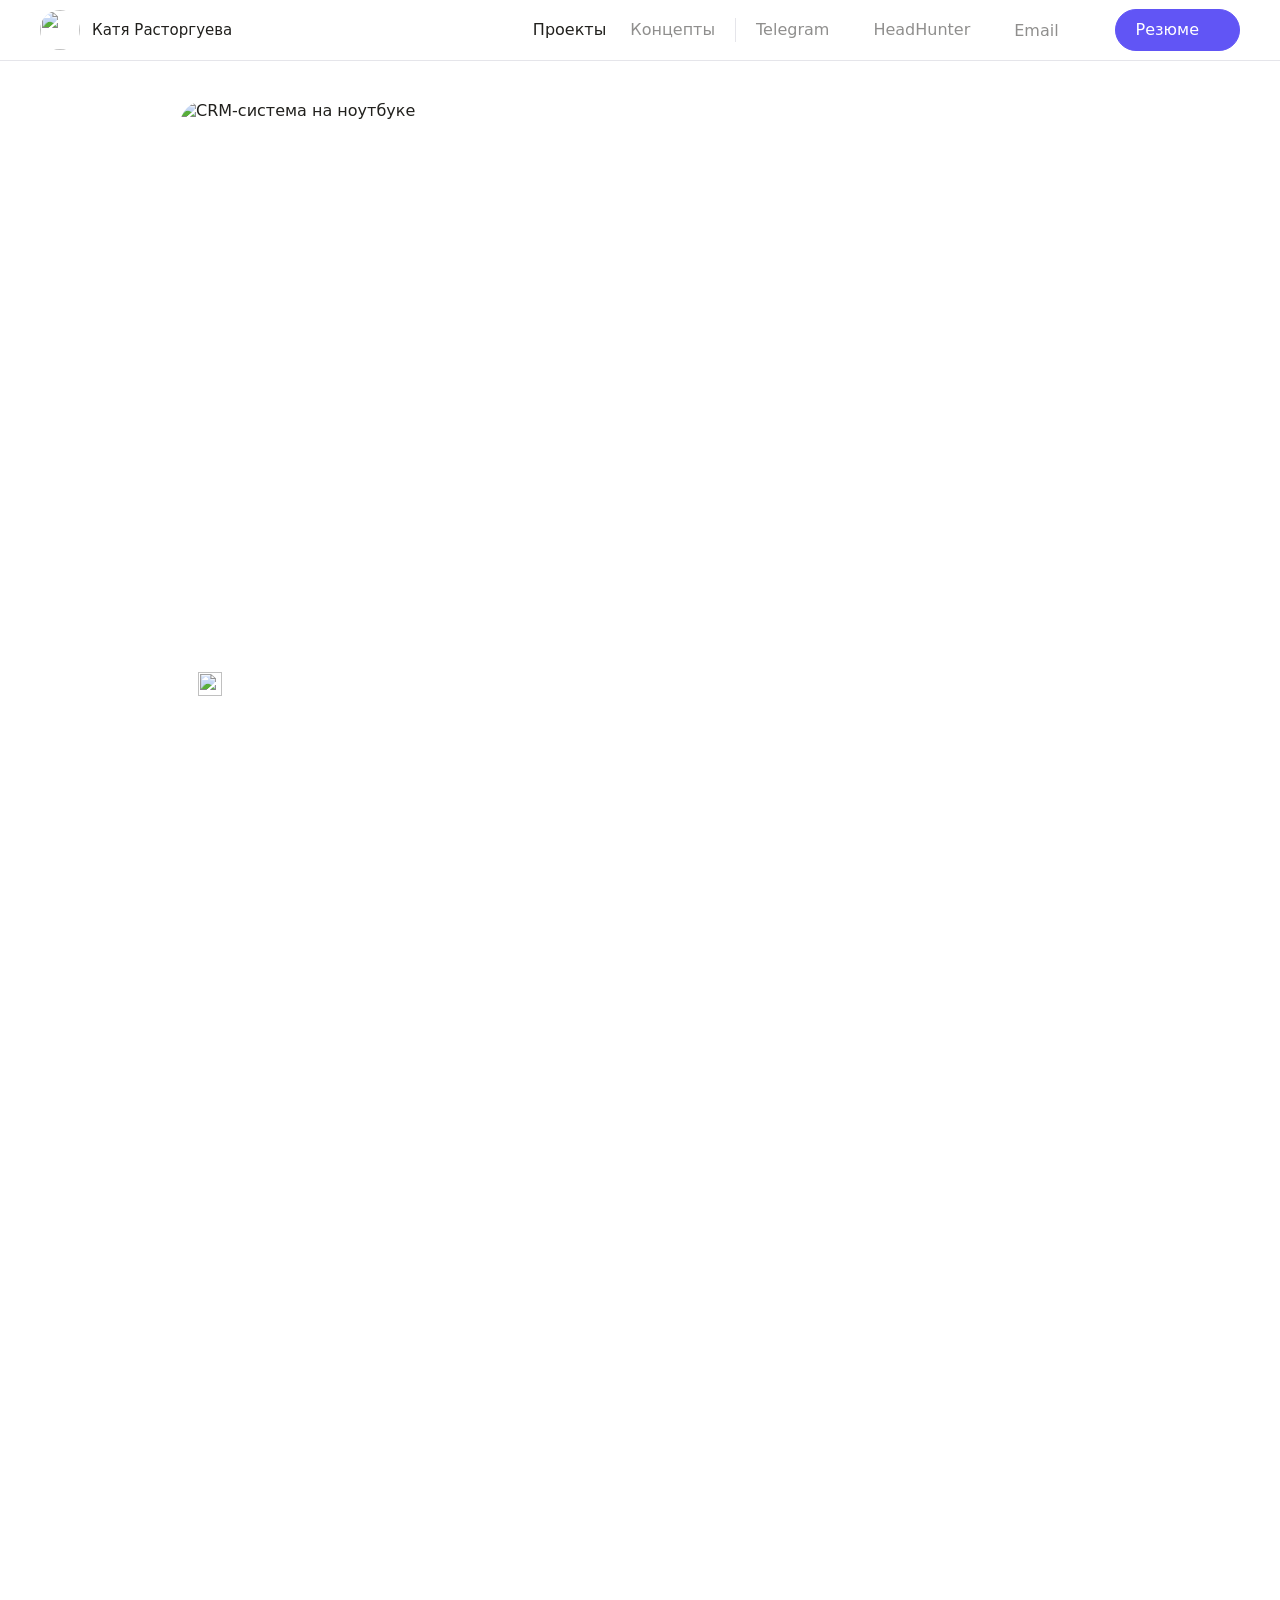
==== case-iasmos.html @ 91e5ba6e "Правки 10.11_2" ====
<!DOCTYPE html>
<html lang="ru">
<head>
  <meta charset="UTF-8">
  <meta name="viewport" content="width=device-width, initial-scale=1">
  <title>CRM для парфюмерной компании · Катя Расторгуева</title>
  <meta name="description" content="Кейс: интерфейс CRM-системы для менеджеров французской парфюмерной компании.">
  <link rel="icon" href="assets/favicon/favicon.svg" type="image/svg+xml">
  <link rel="icon" href="assets/favicon/favicon-32.png" type="image/png" sizes="32x32">
  <link rel="apple-touch-icon" href="assets/favicon/apple-touch-icon.png">
  <link rel="preconnect" href="https://fonts.googleapis.com">
  <link rel="preconnect" href="https://fonts.gstatic.com" crossorigin>
  <link href="https://fonts.googleapis.com/css2?family=Inter:wght@400;500;600&family=Manrope:wght@500&display=swap" rel="stylesheet">
  <link rel="stylesheet" href="styles.css">
</head>
<body class="page-case">
  <header class="header">
    <div class="container header__inner">
      <a class="profile" href="#top">
        <img class="profile__avatar" src="assets/img/avatar.png" width="40" height="40" alt="">
        <span class="profile__name">Катя Расторгуева</span>
      </a>

      <div class="header__actions">
        <nav class="menu" id="site-menu" aria-label="Основное меню">
          <a class="menu__link is-active" href="#projects" data-section="projects">Проекты</a>
          <a class="menu__link" href="#concepts" data-section="concepts">Концепты</a>
          <img class="menu__divider" src="assets/icons/divider.svg" width="28" height="1" alt="">
          <a class="menu__link menu__link--ext" href="https://t.me/r_ekaterina2415" target="_blank" rel="noopener">
            Telegram <img src="assets/icons/arrow-up-right.svg" width="16" height="16" alt="">
          </a>
          <a class="menu__link menu__link--ext" href="https://tomsk.hh.ru/resume/f0d37228ff0dd548300039ed1f62696d5a6b4d?hhtmFrom=profile" target="_blank" rel="noopener">
            HeadHunter <img src="assets/icons/arrow-up-right.svg" width="16" height="16" alt="">
          </a>
          <button class="menu__link menu__link--ext" type="button" data-copy-email="r.ekaterina2415@gmail.com" aria-label="Скопировать email">
            Email <img src="assets/icons/mail.svg" width="16" height="16" alt="">
          </button>
        </nav>

        <a class="button" href="assets/rastorgueva-ekaterina-cv.pdf" target="_blank" rel="noopener">
          Резюме <img class="button__icon" src="assets/icons/arrow-white.svg" width="16" height="16" alt="">
        </a>

        <button class="burger" type="button" aria-label="Открыть меню" aria-expanded="false" aria-controls="site-menu">
          <span class="burger__line"></span>
          <span class="burger__line"></span>
        </button>
      </div>
    </div>
  </header>

  <main class="container case-page">
    <div class="case-hero">
      <img class="case-hero__bg" src="assets/case-4/hero-bg.png" alt="" style="object-position: center">
      <div class="case-hero__mockup" style="--hero-w: 132.97%; --hero-h: 100.76%; --hero-l: -16.49%; --hero-t: -0.76%">
        <img src="assets/img/card-4-mockup.webp" alt="CRM-система на ноутбуке">
      </div>
      <a class="case-hero__back" href="index.html#projects" aria-label="Назад к проектам">
        <img src="assets/icons/arrow-left.svg" width="24" height="24" alt="">
        <img class="case-hero__corner case-hero__corner--top" src="assets/icons/corner.svg" width="12" height="12" alt="">
        <img class="case-hero__corner case-hero__corner--right" src="assets/icons/corner.svg" width="12" height="12" alt="">
      </a>
    </div>

    <section class="case-row case-row--intro">
      <div class="case-row__aside reveal">
        <h1 class="case-intro__title case-intro__title--long">Парфюмерная компания</h1>
        <p class="case-intro__meta">UX/UI, Adaptive web, B2C, B2B, E-commerce, 2026</p>
      </div>
      <div class="case-row__body reveal" style="--delay: 120ms">
        <h3>Контекст</h3>
        <div class="case-text">
          <p>Французская парфюмерная компания, работающая с клиентами и партнёрами по всему миру.</p>
          <p>Компании требовалась собственная CRM-система, которая упростила бы менеджерам работу с клиентами и собрала все процессы в одном интерфейсе.</p>
        </div>
        <h3>Цель</h3>
        <div class="case-text">
          <p>Спроектировать с нуля интерфейс веб-приложения из 20+ экранов для управления работой менеджеров с клиентами, выстроить сценарии для каждой роли пользователей (клиент, менеджер, администратор) и подготовить макеты к передаче в разработку.</p>
        </div>
      </div>
    </section>

    <section class="case-row">
      <div class="case-row__aside reveal">
        <h2 class="case-row__title">CRM</h2>
      </div>
      <div class="case-row__body reveal" style="--delay: 120ms">
        <h3>Процесс</h3>
        <div class="case-text">
          <p>Работа над проектом началась с брифинга, на котором уточнила задачи и требования заказчика. На этой основе определила ключевые сценарии для каждой роли и собрала вайрфреймы всех экранов, чтобы согласовать структуру и логику приложения. Затем разработала дизайн-концепцию и проверила её на нескольких ключевых экранах. Собрала библиотеку компонентов для таблиц, форм и статусов. После утверждения концепции спроектировала остальные экраны в едином стиле и по итогам финального согласования передала макеты в разработку.</p>
        </div>
        <h3>Результат</h3>
        <div class="case-text">
          <p>Проект сдан в согласованные сроки и передан в разработку. Все 20+ экранов выполнены в единой дизайн-концепции и охватывают сценарии работы клиента, менеджера и администратора.</p>
        </div>
      </div>
    </section>

    <div class="case-gallery case-gallery--last">
      <button class="case-shot case-shot--wide reveal" type="button" data-lightbox data-caption="Доска проектов" style="--ratio: 1200 / 566">
        <img src="assets/case-4/crm-1.webp" width="1200" height="566" alt="" loading="lazy">
      </button>
      <button class="case-shot case-shot--wide reveal" type="button" data-lightbox data-caption="Карточка проекта. Сбор документов" style="--ratio: 1200 / 566">
        <img src="assets/case-4/crm-2.webp" width="1200" height="566" alt="" loading="lazy">
      </button>
      <button class="case-shot case-shot--wide reveal" type="button" data-lightbox data-caption="Карточка проекта. Интерфейс клиента" style="--ratio: 1200 / 566">
        <img src="assets/case-4/crm-3.webp" width="1200" height="566" alt="" loading="lazy">
      </button>
    </div>

  </main>

  <footer class="footer container">
    <p class="footer__title reveal">Открыта к сотрудничеству!</p>
    <div class="footer__signature reveal">
      <img src="assets/icons/signature.svg" width="271" height="52" alt="Для связи со мной">
      <img class="footer__arrow" src="assets/icons/signature-arrow.svg" width="16" height="51" alt="">
    </div>
    <nav class="footer__menu reveal" aria-label="Контакты">
      <a class="menu__link" href="https://t.me/r_ekaterina2415" target="_blank" rel="noopener">Telegram</a>
      <a class="menu__link" href="https://tomsk.hh.ru/resume/f0d37228ff0dd548300039ed1f62696d5a6b4d?hhtmFrom=profile" target="_blank" rel="noopener">HeadHunter</a>
      <button class="menu__link" type="button" data-copy-email="r.ekaterina2415@gmail.com" aria-label="Скопировать email">Email <img src="assets/icons/mail.svg" width="16" height="16" alt=""></button>
    </nav>
  </footer>

  <dialog class="lightbox" aria-label="Просмотр изображения">
    <button class="lightbox__close" type="button" aria-label="Закрыть">
      <svg width="20" height="20" viewBox="0 0 20 20" fill="none" aria-hidden="true">
        <path d="M4 4l12 12M16 4L4 16" stroke="currentColor" stroke-width="1.8" stroke-linecap="round"/>
      </svg>
    </button>
    <img class="lightbox__image" src="" alt="">
    <p class="lightbox__caption"></p>
  </dialog>

  <div class="toast" role="status" aria-live="polite">
    <svg class="toast__icon" width="20" height="20" viewBox="0 0 20 20" fill="none" aria-hidden="true">
      <circle cx="10" cy="10" r="9" fill="#07BEB8"/>
      <path d="M6 10.2l2.6 2.6L14 7.4" stroke="#fff" stroke-width="1.8" stroke-linecap="round" stroke-linejoin="round"/>
    </svg>
    <span class="toast__text">Email скопирован</span>
    <button class="toast__close" type="button" aria-label="Закрыть уведомление">
      <svg width="16" height="16" viewBox="0 0 20 20" fill="none" aria-hidden="true">
        <path d="M5 5l10 10M15 5L5 15" stroke="currentColor" stroke-width="1.8" stroke-linecap="round"/>
      </svg>
    </button>
  </div>

  <script src="script.js"></script>
</body>
</html>
---- styles.css ----
/* ---------- Tokens (from Figma variables) ---------- */
:root {
  --black: #191919;
  --gray-2: #e4eaf0;
  --gray-3: #74798f;
  --gray-10: #313546;
  --gray-101: #adb5bd;
  --white: #ffffff;
  --link: #1e88e5;
  --accent: #07beb8;
  --bg: #f7f9fb;

  --font-display: "Manrope", system-ui, sans-serif;
  --font-body: "Roboto", system-ui, sans-serif;

  --container: 1600px;
  --gutter: 40px;
  --ease-out: cubic-bezier(0.22, 1, 0.36, 1);
}

/* ---------- Base ---------- */
*,
*::before,
*::after { box-sizing: border-box; }

html { scroll-behavior: smooth; scroll-padding-top: 96px; }

body {
  margin: 0;
  background: var(--bg);
  color: var(--black);
  font-family: var(--font-body);
  -webkit-font-smoothing: antialiased;
  overflow-x: hidden;
}
body.page-case {
  background: var(--white);
}
body.page-case {
  --black: #21201d;
  --bg: var(--white);
  --blue: #0088ff;
  --indigo: #6155f5;
  --gray: #8e8e93;
  --gray-light: #aeaeb2;
  --gray-5: #e5e5ea;
}

img { display: block; max-width: 100%; }
a { color: inherit; text-decoration: none; }
h1, h2, p, ul, figure { margin: 0; }
ul { padding: 0; list-style: none; }

.container {
  width: 100%;
  max-width: calc(var(--container) + var(--gutter) * 2);
  margin-inline: auto;
  padding-inline: var(--gutter);
}

/* ---------- Header ---------- */
.header {
  position: sticky;
  top: 0;
  z-index: 10;
  background: rgba(247, 249, 251, 0.35);
  backdrop-filter: blur(12px);
  -webkit-backdrop-filter: blur(12px);
  transition: background-color 0.3s ease;
  animation: fade-in 0.8s ease both;
}
.header.is-scrolled {
  background: rgba(247, 249, 251, 0.75);
}

.header__inner {
  position: relative;
  display: flex;
  align-items: center;
  justify-content: space-between;
  padding-block: 16px;
}

.profile {
  display: flex;
  align-items: center;
  gap: 12px;
}
.profile__avatar {
  width: 40px;
  height: 40px;
  border-radius: 50%;
}
.profile__name {
  font-weight: 500;
  font-size: 15px;
  line-height: 20px;
  white-space: nowrap;
}

.header__actions {
  display: flex;
  align-items: center;
  gap: 10px;
}

.menu {
  position: relative;
  display: flex;
  align-items: center;
  height: 50px;
  padding: 0 10px 0 16px;
  background: rgba(255, 255, 255, 0.9);
  border: 1px solid var(--gray-2);
  border-radius: 25px;
}

.menu__link {
  position: relative;
  display: flex;
  align-items: center;
  gap: 4px;
  height: 50px;
  padding-inline: 12px;
  font-size: 16px;
  line-height: 20px;
  white-space: nowrap;
  opacity: 0.5;
  transition: opacity 0.25s ease;
}
button.menu__link {
  border: 0;
  background: none;
  font: inherit;
  color: inherit;
  cursor: pointer;
}

.menu__link:hover,
.menu__link:focus-visible,
.menu__link.is-active { opacity: 1; }


.menu__divider {
  width: 1px;
  height: 28px;
  object-fit: fill;
  background: var(--gray-2);
  margin-inline: 4px;
}

.button {
  display: inline-flex;
  align-items: center;
  justify-content: center;
  gap: 6px;
  padding: 14px 28px 14px 32px;
  border: 1px solid var(--black);
  border-radius: 25px;
  background: var(--black);
  color: var(--white);
  font-weight: 500;
  font-size: 16px;
  line-height: 20px;
  white-space: nowrap;
  transition: opacity 0.2s ease;
}
.button:hover { opacity: 0.8; }

/* ---------- Home page (new design) ---------- */
.page-home {
  --black: #21201d;
  --bg: var(--white);
  --blue: #0088ff;
  --indigo: #6155f5;
  --gray: #8e8e93;
  --gray-light: #aeaeb2;
  --gray-5: #e5e5ea;
}

/* Header: plain links on white, indigo résumé button */
.page-home .header,
.page-case .header {
  background: rgba(255, 255, 255, 0.85);
  border-bottom: 1px solid var(--gray-5);
}
.page-home .header.is-scrolled,
.page-case .header.is-scrolled { background: rgba(255, 255, 255, 0.92); }
.page-home .header__inner,
.page-case .header__inner { height: 60px; padding-block: 0; }
.page-home .header__actions,
.page-case .header__actions { gap: 24px; }
.page-home .button,
.page-case .button {
  gap: 8px;
  padding: 10px 16px 10px 20px;
  border-color: var(--indigo);
  background: var(--indigo);
}

@media (min-width: 1101px) {
  .page-home .menu,
  .page-case .menu {
    height: 40px;
    padding: 0;
    background: none;
    border: 0;
  }
  .page-home .menu__link,
  .page-case .menu__link { height: 40px; }
  .page-home .menu__divider,
  .page-case .menu__divider {
    height: 24px;
    margin-inline: 8px;
    background: var(--gray-5);
  }
}

/* ---------- Hello ---------- */
.hello {
  display: flex;
  flex-direction: column;
  align-items: center;
  gap: 24px;
  padding: 80px 0 120px;
  text-align: center;
}
.hello__greeting {
  font-size: 18px;
  line-height: 24px;
  color: var(--gray-light);
  animation: fade-in 0.8s ease both;
}
.hello__title {
  font-family: var(--font-display);
  font-weight: 500;
  font-size: 40px;
  line-height: 56px;
}
.hello__accent { color: var(--blue); }
.hello__text {
  font-size: 20px;
  line-height: 32px;
  color: var(--gray);
}
.hello__text b { font-weight: 400; color: var(--gray); }

/* Line-by-line fade in */
.line { display: block; }
.line__inner {
  display: inline-block;
  animation: fade-in 1s ease both;
}
.line:nth-child(1) .line__inner { animation-delay: 0.15s; }
.line:nth-child(2) .line__inner { animation-delay: 0.3s; }

/* ---------- Sections ---------- */
.section {
  display: flex;
  flex-direction: column;
  gap: 24px;
  width: 100%;
  max-width: 1000px;
  margin-inline: auto;
  padding-bottom: 80px;
}
/* The project grid is wider than the other sections, up to 1900px */
.page-home main.container { --container: 1900px; }
.page-home .header .container { --container: 1900px; }
.page-case .header .container { --container: 1900px; }
#projects { max-width: 1900px; padding-bottom: 120px; }
#concepts { max-width: 1900px; }
.section__title {
  font-family: var(--font-display);
  font-weight: 500;
  font-size: 26px;
  line-height: 32px;
  letter-spacing: -0.32px;
}

/* ---------- Scroll reveal ---------- */
.reveal {
  opacity: 0;
  transition: opacity 0.9s ease var(--delay, 0ms);
}
.reveal.is-visible { opacity: 1; }

/* ---------- Project cases ---------- */
.projects {
  display: grid;
  grid-template-columns: repeat(2, minmax(0, 1fr));
  gap: 80px 32px;
}

.case {
  display: flex;
  flex-direction: column;
  gap: 20px;
  min-width: 0;
}

.case__image {
  position: relative;
  container-type: size;
  overflow: hidden;
  aspect-ratio: 3 / 2;
  border-radius: 20px;
  background: var(--case-bg, var(--gray-2));
  isolation: isolate;
}

/* White veil over the cover on hover; the mockup sits above it */
.case__image::after {
  content: "";
  position: absolute;
  inset: 0;
  z-index: -1;
  background: var(--white);
  opacity: 0;
  transition: opacity 0.4s ease;
  pointer-events: none;
}
.case:hover .case__image::after { opacity: 0.3; }

/* Ready-made cover: background and mockup in one image */
.case__cover {
  position: absolute;
  inset: 0;
  width: 100%;
  height: 100%;
  object-fit: cover;
  transition: transform 0.7s var(--ease-out);
}
.case__image:has(.case__cover)::after { display: none; }

/* The 700×520 box the mockup crops were measured in, centered at the bottom:
   as wide as the cover, but never taller than 80% of it */
.case__mockup {
  position: absolute;
  inset-inline: 0;
  bottom: 0;
  margin-inline: auto;
  width: min(100cqw, 80cqh * 700 / 520);
  aspect-ratio: 700 / 520;
  transform-origin: bottom center;
  transition: transform 0.7s var(--ease-out);
}
.case__mockup img {
  position: absolute;
  width: var(--mock-w);
  height: var(--mock-h);
  left: var(--mock-l);
  top: var(--mock-t);
  max-width: none;
  opacity: 0;
  transition: opacity 0.9s ease 0.15s;
}
.case.is-visible .case__mockup img { opacity: 1; }

.case__info {
  display: flex;
  flex-direction: column;
  gap: 8px;
}

/* Pills: the first tag (the domain) is highlighted */
.case__tags {
  display: flex;
  flex-wrap: wrap;
  gap: 4px;
  font-weight: 500;
  font-size: 13px;
  line-height: 16px;
  letter-spacing: 0.04em;
  text-transform: uppercase;
}
.case__tags span {
  padding: 4px 8px;
  border-radius: 6px;
  background: #eef1f5;
  color: #8e8e93;
}

.case__title {
  margin: 0;
  font-family: var(--font-display);
  font-weight: 500;
  font-size: 24px;
  line-height: 40px;
  letter-spacing: -0.16px;
  color: var(--black);
  transition: color 0.3s ease;
}

.case__text {
  margin-top: 2px;
  font-size: 16px;
  line-height: 22px;
  color: var(--gray-3);
}

a.case { cursor: pointer; }
a.case:hover .case__mockup { transform: translateY(-6px) scale(1.01); }
a.case:hover .case__cover { transform: scale(1.015); }
.case:focus-visible { outline: 2px solid var(--accent); outline-offset: 6px; border-radius: 24px; }

/* ---------- Concepts ---------- */
.concepts__track {
  display: flex;
  gap: 16px;
  margin-inline: calc(50% - 50vw);
  padding-inline: calc(50vw - 50%);
  scroll-padding-inline: max(var(--gutter), (100vw - 2000px) / 2);
  padding-block: 24px;
  margin-block: -24px;
  overflow-x: auto;
  scroll-snap-type: x mandatory;
  overscroll-behavior-x: contain;
  scrollbar-width: none;
}
.concepts__track::-webkit-scrollbar { display: none; }

.concept {
  position: relative;
  flex: 0 0 calc((100% - 32px) / 3);
  scroll-snap-align: start;
}

.concept__image {
  display: block;
  width: 100%;
  aspect-ratio: 1;
  padding: 0;
  border: 0;
  overflow: hidden;
  border-radius: 24px;
  background: var(--gray-2);
  cursor: zoom-in;
  transition: transform 0.5s var(--ease-out);
}
.concept:hover .concept__image { transform: scale(1.02); }
.concept__image:focus-visible { outline: 2px solid var(--accent); outline-offset: -2px; }
.concept__image img {
  width: 100%;
  height: 100%;
  object-fit: cover;
}

@media (max-width: 960px) {
  .concept { flex-basis: calc((100% - 16px) / 2); }
}

/* ---------- Case page ---------- */
.case-page {
  padding: 40px var(--gutter) 140px;
  max-width: 1000px;
  margin-inline: auto;
}

/* Hero */
.case-hero {
  position: relative;
  aspect-ratio: 1500 / 1000;
  border-radius: 24px;
  overflow: hidden;
}
.case-hero__cover {
  display: block;
  width: 100%;
  height: 100%;
  object-fit: cover;
}

/* Back button sits in a notch cut out of the hero's bottom-left corner */
.case-hero__back {
  position: absolute;
  left: 0;
  bottom: 0;
  display: grid;
  place-items: center;
  width: 60px;
  height: 60px;
  border-top-right-radius: 24px;
  background: var(--bg);
}
.case-hero__back > img:first-child { transition: transform 0.3s var(--ease-out); }
.case-hero__back:hover > img:first-child { transform: translateX(-4px); }
.case-hero__back:focus-visible { outline: 2px solid var(--accent); outline-offset: -4px; }
.case-hero__corner { position: absolute; }
.case-hero__corner--top { left: 0; bottom: 100%; }
.case-hero__corner--right { left: 100%; bottom: 0; }

/* Two-column text rows: 400px aside + content */
.case-row {
  display: flex;
  gap: 40px;
  align-items: flex-start;
  padding-bottom: 80px;
}
.case-row--intro { padding: 80px 0 120px; }

.case-row__aside {
  display: flex;
  flex-direction: column;
  gap: 24px;
  flex: 0 0 400px;
}
.case-row__body {
  display: flex;
  flex-direction: column;
  gap: 24px;
  flex: 1;
  min-width: 0;
}

.case-intro__title {
  font-family: var(--font-display);
  font-weight: 500;
  font-size: 42px;
  line-height: 42px;
}
.case-intro__title--long { line-height: 50px; }
.case-intro__link {
  align-self: flex-start;
  font-size: 18px;
  line-height: 32px;
  color: var(--link);
  text-decoration: underline;
  text-underline-position: from-font;
  transition: opacity 0.2s ease;
}
.case-intro__link:hover { opacity: 0.6; }
.case-intro__meta {
  font-size: 18px;
  line-height: 32px;
  color: var(--gray-3);
}

.case-row__title {
  font-family: var(--font-display);
  font-weight: 500;
  font-size: 28px;
  line-height: 36px;
}

.case-row__body h3 {
  margin: 0;
  font-weight: 500;
  font-size: 20px;
  line-height: 32px;
}

.case-text {
  display: flex;
  flex-direction: column;
  gap: 10px;
  font-size: 18px;
  line-height: 30px;
}
.case-text ul {
  padding-left: 27px;
  list-style: disc;
}

/* Screenshots */
.case-gallery {
  display: flex;
  flex-direction: column;
  gap: 20px;
  padding-bottom: 100px;
}
.case-gallery--last { padding-bottom: 0; }
.case-gallery__pair {
  display: grid;
  grid-template-columns: repeat(2, 1fr);
  gap: 20px;
}

.case-shot {
  display: block;
  width: 100%;
  aspect-ratio: var(--ratio, 1 / 1);
  padding: 0;
  border: 0;
  overflow: hidden;
  border-radius: 20px;
  background: var(--gray-2);
  cursor: zoom-in;
}
.case-shot--wide { border-radius: 24px; }
.case-shot img {
  width: 100%;
  height: 100%;
  object-fit: cover;
  transition: transform 0.8s var(--ease-out);
}
.case-shot:hover img { transform: scale(1.02); }
.case-shot:focus-visible { outline: 2px solid var(--accent); outline-offset: 4px; }

/* ---------- Lightbox ---------- */
.lightbox {
  width: 100vw;
  height: 100vh;
  max-width: none;
  max-height: none;
  margin: 0;
  padding: 72px 24px 40px;
  border: 0;
  background: transparent;
  display: flex;
  flex-direction: column;
  align-items: center;
  justify-content: center;
  gap: 16px;
  opacity: 0;
  transition: opacity 0.3s ease;
}
.lightbox:not([open]) { display: none; }
.lightbox.is-open { opacity: 1; }
.lightbox::backdrop { background: rgba(15, 17, 22, 0.85); }

.lightbox__image {
  max-width: min(1400px, 100%);
  max-height: calc(100% - 40px);
  object-fit: contain;
  border-radius: 16px;
  transform: scale(0.94);
  transition: transform 0.4s var(--ease-out);
}
.lightbox.is-open .lightbox__image { transform: none; }

.lightbox__caption:empty { display: none; }
.lightbox__caption {
  font-size: 16px;
  line-height: 24px;
  color: rgba(255, 255, 255, 0.7);
  text-align: center;
}

.lightbox__close {
  position: absolute;
  top: 20px;
  right: 20px;
  display: grid;
  place-items: center;
  width: 44px;
  height: 44px;
  border: 0;
  border-radius: 50%;
  background: rgba(255, 255, 255, 0.12);
  color: var(--white);
  cursor: pointer;
  transition: background-color 0.2s ease, transform 0.3s var(--ease-out);
}
.lightbox__close:hover { background: rgba(255, 255, 255, 0.24); transform: rotate(90deg); }
.lightbox__close:focus-visible { outline: 2px solid var(--white); outline-offset: 2px; }

/* ---------- Toast ---------- */
.toast {
  position: fixed;
  left: 50%;
  bottom: 32px;
  z-index: 20;
  display: flex;
  align-items: center;
  gap: 10px;
  padding: 10px 10px 10px 20px;
  border-radius: 28px;
  background: rgba(25, 25, 25, 0.8);
  backdrop-filter: blur(12px);
  -webkit-backdrop-filter: blur(12px);
  color: var(--white);
  font-size: 16px;
  line-height: 20px;
  white-space: nowrap;
  box-shadow: 0 12px 32px -12px rgba(25, 25, 25, 0.5);
  opacity: 0;
  visibility: hidden;
  transform: translate(-50%, 24px);
  transition: opacity 0.3s ease, transform 0.4s var(--ease-out), visibility 0s linear 0.4s;
}
.toast.is-visible {
  opacity: 1;
  visibility: visible;
  transform: translate(-50%, 0);
  transition: opacity 0.3s ease, transform 0.4s var(--ease-out), visibility 0s;
}
.toast__close {
  display: grid;
  place-items: center;
  width: 28px;
  height: 28px;
  margin-left: 6px;
  padding: 0;
  border: 0;
  border-radius: 50%;
  background: rgba(255, 255, 255, 0.12);
  color: var(--white);
  cursor: pointer;
  transition: background-color 0.2s ease;
}
.toast__close:hover { background: rgba(255, 255, 255, 0.24); }
.toast__close:focus-visible { outline: 2px solid var(--white); outline-offset: 2px; }

/* ---------- Footer ---------- */
.footer {
  display: flex;
  flex-direction: column;
  align-items: center;
  gap: 48px;
  padding-bottom: 100px;
}

.footer__title {
  font-family: var(--font-display);
  font-weight: 500;
  font-size: 50px;
  line-height: 62px;
  text-align: center;
}

.footer__signature {
  position: relative;
  width: 271px;
  height: 52px;
}
.footer__signature > img:first-child {
  width: 271px;
  height: 52px;
  clip-path: inset(0 100% 0 0);
  transition: clip-path 1.6s cubic-bezier(0.65, 0, 0.35, 1) 0.3s;
}
.footer__signature.is-visible > img:first-child { clip-path: inset(0 0 0 0); }

.footer__arrow {
  position: absolute;
  left: 287px;
  top: 30px;
  width: 15.8px;
  height: 51.1px;
  opacity: 0;
  transition: opacity 0.4s ease 1.7s;
}
.footer__signature.is-visible .footer__arrow {
  opacity: 1;
  animation: bob 1.8s ease-in-out 2.1s infinite;
}

@keyframes bob {
  0%, 100% { transform: translateY(0); }
  50%      { transform: translateY(5px); }
}

.footer__menu {
  display: flex;
  align-items: center;
}
.footer__menu .menu__link {
  padding-inline: 20px;
  font-size: 18px;
  line-height: 17px;
}

/* Home footer: contact card as wide as the project grid */
.page-home .footer,
.page-case .footer {
  --container: 1900px;
  display: block;
  padding-bottom: 40px;
}

.contact {
  display: flex;
  align-items: flex-start;
  gap: 80px;
  padding: 80px;
  border-radius: 32px;
  background: #F2F4F8;
}
.contact__intro,
.contact__list { flex: 1 1 0; min-width: 0; }

.contact__intro {
  display: flex;
  flex-direction: column;
  align-items: flex-start;
  gap: 40px;
}
.contact__title {
  margin: 0;
  font-family: var(--font-display);
  font-weight: 500;
  font-size: 44px;
  line-height: 56px;
  letter-spacing: -0.4px;
  color: var(--black);
}
.contact__title span { display: block; color: var(--gray); }

.contact__list {
  margin: 0;
  padding: 0;
  list-style: none;
}
.contact__list li { padding-block: 10px; border-bottom: 1px solid #c7c7cc; }
.contact__list li:last-child { border-bottom: 0; }
.contact__link {
  display: flex;
  align-items: center;
  justify-content: space-between;
  width: 100%;
  height: 40px;
  padding: 0 16px;
  border: 0;
  background: none;
  font: inherit;
  font-size: 18px;
  line-height: 20px;
  color: var(--black);
  cursor: pointer;
  opacity: 0.5;
  transition: opacity 0.2s ease;
}
.contact__link:hover { opacity: 1; }
.contact__link:focus-visible { opacity: 1; outline: 2px solid var(--accent); outline-offset: 2px; }

@media (max-width: 960px) {
  .contact { flex-direction: column; gap: 40px; padding: 48px; }
  .contact__intro, .contact__list { flex: none; width: 100%; }
}

@media (max-width: 720px) {
  .page-home .footer,
  .page-case .footer { padding-bottom: 16px; }
  .contact { gap: 32px; padding: 32px 20px 20px; border-radius: 24px; }
  .contact__intro { gap: 24px; }
  .contact__title { font-size: 30px; line-height: 40px; }
  .contact__link { padding-inline: 8px; font-size: 17px; }
}

/* ---------- Responsive ---------- */
/* ---------- Burger menu ---------- */
.burger { display: none; }

@media (max-width: 1100px) {
  .burger {
    position: relative;
    display: block;
    flex: none;
    width: 50px;
    height: 50px;
    padding: 0;
    border: 1px solid var(--gray-2);
    border-radius: 50%;
    background: rgba(255, 255, 255, 0.9);
    cursor: pointer;
    transition: border-color 0.2s ease;
  }
  .burger:hover { border-color: var(--gray-101); }
  .burger:focus-visible { outline: 2px solid var(--accent); outline-offset: 2px; }

  .burger__line {
    position: absolute;
    left: 15px;
    width: 18px;
    height: 1.6px;
    border-radius: 1px;
    background: var(--black);
    transition: transform 0.35s var(--ease-out);
  }
  .burger__line:nth-child(1) { top: 20px; }
  .burger__line:nth-child(2) { top: 27px; }
  .burger[aria-expanded="true"] .burger__line:nth-child(1) { transform: translateY(3.5px) rotate(45deg); }
  .burger[aria-expanded="true"] .burger__line:nth-child(2) { transform: translateY(-3.5px) rotate(-45deg); }

  /* The desktop menu turns into a dropdown panel under the header */
  .menu {
    position: absolute;
    top: calc(100% - 6px);
    right: var(--gutter);
    flex-direction: column;
    align-items: stretch;
    width: 300px;
    height: auto;
    padding: 8px;
    border-radius: 20px;
    background: var(--white);
    box-shadow: 0 20px 40px -16px rgba(25, 25, 25, 0.18);
    opacity: 0;
    visibility: hidden;
    transform: translateY(-8px) scale(0.98);
    transform-origin: top right;
    transition: opacity 0.25s ease, transform 0.35s var(--ease-out), visibility 0s linear 0.35s;
  }
  .menu.is-open {
    opacity: 1;
    visibility: visible;
    transform: none;
    transition: opacity 0.25s ease, transform 0.35s var(--ease-out), visibility 0s;
  }

  .menu__link {
    justify-content: space-between;
    width: 100%;
    height: 48px;
    padding-inline: 12px;
    border-radius: 12px;
    font-size: 17px;
  }

  .menu__divider {
    width: auto;
    height: 1px;
    margin: 6px 12px;
  }
}

@media (max-width: 960px) {
  .case-row { flex-direction: column; gap: 24px; }
  .case-row__aside { flex: none; width: 100%; }
  .case-row--intro { padding: 56px 0 80px; }
}

@media (max-width: 720px) {
  .case-page { padding-top: 16px; padding-bottom: 80px; }
  .case-hero__back { width: 48px; height: 48px; border-top-right-radius: 18px; }
  .case-hero__corner { width: 10px; height: 10px; }
  .case-row { padding-bottom: 56px; }
  .case-row--intro { padding: 40px 0 64px; }
  .case-row__aside { gap: 12px; }
  .case-row__body { gap: 16px; }
  .case-intro__title { font-size: 34px; line-height: 38px; }
  .case-intro__title--long { line-height: 42px; }
  .case-row__title { font-size: 24px; line-height: 32px; }
  .case-row__body h3 { font-size: 18px; line-height: 28px; }
  .case-text { font-size: 16px; line-height: 26px; }
  .case-gallery { gap: 12px; padding-bottom: 64px; }
  .case-gallery__pair { grid-template-columns: 1fr; gap: 12px; }
  .case-shot, .case-shot--wide { border-radius: 16px; }

  :root { --gutter: 16px; }
  .header__inner { gap: 12px; }
  .menu { width: calc(100% - var(--gutter) * 2); }
  .button { padding: 12px 20px 12px 24px; }

  .page-home .header__inner,
  .page-case .header__inner { height: 56px; }
  .hello { gap: 16px; padding: 40px 0 64px; }
  .hello__greeting { font-size: 17px; line-height: 26px; }
  .hello__title { font-size: 30px; line-height: 40px; }
  .line, .line__inner { display: inline; }
  .hello__text { font-size: 17px; line-height: 27px; }

  .section, #projects { gap: 20px; padding-bottom: 72px; }
  .section__title { font-size: 24px; line-height: 30px; }

  .projects { grid-template-columns: minmax(0, 1fr); gap: 40px; }
  .case__image { border-radius: 16px; }
  .case__title { font-size: 20px; line-height: 28px; }
  a.case:hover .case__mockup { transform: translateY(-6px); }

  .concepts__track { gap: 16px; }
  .concept { flex-basis: 82%; }
  .concept__image { border-radius: 16px; }

  .footer { gap: 36px; padding-bottom: 64px; }
  .footer__title { font-size: 32px; line-height: 40px; }
  .footer__menu .menu__link { padding-inline: 12px; font-size: 16px; }
  .toast { bottom: 20px; }
}

@media (max-width: 480px) {
  .profile { min-width: 0; gap: 10px; }
  .profile__avatar { flex: none; }
  .profile__name { white-space: normal; font-size: 15px; line-height: 18px; }
  .header__actions { gap: 8px; flex: none; }
  .button { gap: 4px; padding: 12px 16px; font-size: 15px; }
}

@keyframes fade-in {
  from { opacity: 0; }
  to   { opacity: 1; }
}

/* ---------- Reduced motion ---------- */
@media (prefers-reduced-motion: reduce) {
  html { scroll-behavior: auto; }
  *,
  *::before,
  *::after {
    animation-duration: 0.01ms !important;
    animation-iteration-count: 1 !important;
    transition-duration: 0.01ms !important;
    transition-delay: 0s !important;
  }
  .case-hero__mockup img { animation: none; }
  .reveal,
  .case__mockup img { opacity: 1; transform: none; }
  .footer__signature > img:first-child { clip-path: none; }
  .footer__arrow { opacity: 1; }
}
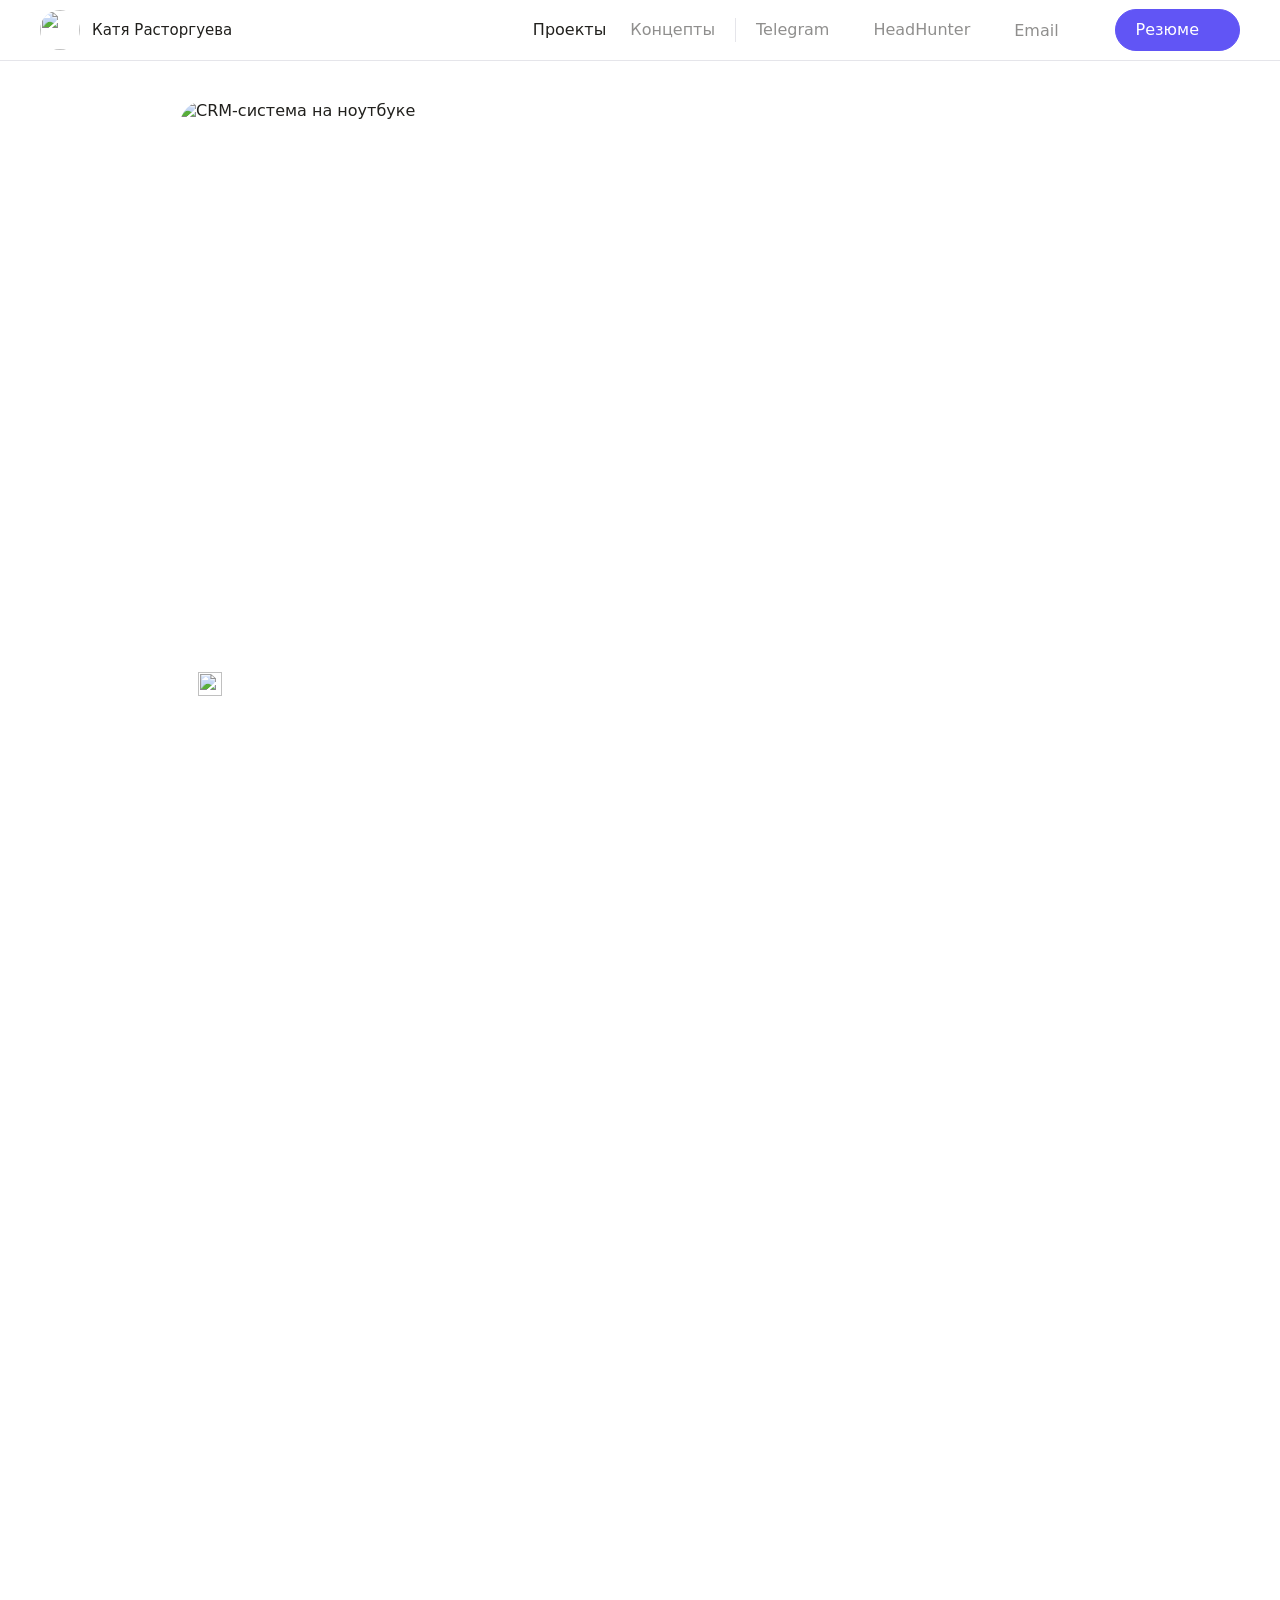
==== commit ba63b3ba: "Правки 18:00" ====
--- a/case-iasmos.html
+++ b/case-iasmos.html
@@ -110,17 +110,30 @@
 
   </main>
 
-  <footer class="footer container">
-    <p class="footer__title reveal">Открыта к сотрудничеству!</p>
-    <div class="footer__signature reveal">
-      <img src="assets/icons/signature.svg" width="271" height="52" alt="Для связи со мной">
-      <img class="footer__arrow" src="assets/icons/signature-arrow.svg" width="16" height="51" alt="">
+  <footer class="footer container" id="contacts">
+    <div class="contact reveal">
+      <div class="contact__intro">
+        <h2 class="contact__title">Открыта к сотрудничеству <span>и буду рада пообщаться</span></h2>
+      </div>
+
+      <ul class="contact__list">
+        <li>
+          <a class="contact__link" href="https://t.me/r_ekaterina2415" target="_blank" rel="noopener">
+            Telegram <img src="assets/icons/arrow-up-right.svg" width="16" height="16" alt="">
+          </a>
+        </li>
+        <li>
+          <a class="contact__link" href="https://tomsk.hh.ru/resume/f0d37228ff0dd548300039ed1f62696d5a6b4d?hhtmFrom=profile" target="_blank" rel="noopener">
+            HeadHunter <img src="assets/icons/arrow-up-right.svg" width="16" height="16" alt="">
+          </a>
+        </li>
+        <li>
+          <button class="contact__link" type="button" data-copy-email="r.ekaterina2415@gmail.com" aria-label="Скопировать email">
+            Email <img src="assets/icons/mail.svg" width="16" height="16" alt="">
+          </button>
+        </li>
+      </ul>
     </div>
-    <nav class="footer__menu reveal" aria-label="Контакты">
-      <a class="menu__link" href="https://t.me/r_ekaterina2415" target="_blank" rel="noopener">Telegram</a>
-      <a class="menu__link" href="https://tomsk.hh.ru/resume/f0d37228ff0dd548300039ed1f62696d5a6b4d?hhtmFrom=profile" target="_blank" rel="noopener">HeadHunter</a>
-      <button class="menu__link" type="button" data-copy-email="r.ekaterina2415@gmail.com" aria-label="Скопировать email">Email <img src="assets/icons/mail.svg" width="16" height="16" alt=""></button>
-    </nav>
   </footer>
 
   <dialog class="lightbox" aria-label="Просмотр изображения">
--- a/styles.css
+++ b/styles.css
@@ -159,7 +159,7 @@
   border-radius: 25px;
   background: var(--black);
   color: var(--white);
-  font-weight: 500;
+  font-weight: 400;
   font-size: 16px;
   line-height: 20px;
   white-space: nowrap;
@@ -360,14 +360,19 @@
 .case__info {
   display: flex;
   flex-direction: column;
-  gap: 8px;
+}
+.case__title {
+  margin-top: 6px;
+}
+.case__text {
+  margin-top: 8px;
 }
 
 /* Pills: the first tag (the domain) is highlighted */
 .case__tags {
   display: flex;
   flex-wrap: wrap;
-  gap: 4px;
+  gap: 3px;
   font-weight: 500;
   font-size: 13px;
   line-height: 16px;
@@ -377,26 +382,31 @@
 .case__tags span {
   padding: 4px 8px;
   border-radius: 6px;
-  background: #eef1f5;
-  color: #8e8e93;
+  background: #F2F3F4;
+  color: var(--gray);
 }
 
 .case__title {
-  margin: 0;
+  margin-top: 8px;
+  margin-bottom: 0;
   font-family: var(--font-display);
   font-weight: 500;
   font-size: 24px;
-  line-height: 40px;
+  line-height: 32px;
   letter-spacing: -0.16px;
+  transition: color 0.2s ease;
+}
+
+a.case:hover .case__title { color: var(--gray);
   color: var(--black);
   transition: color 0.3s ease;
 }
 
 .case__text {
-  margin-top: 2px;
+  margin-top: 10px;
   font-size: 16px;
   line-height: 22px;
-  color: var(--gray-3);
+  color: var(--gray);
 }
 
 a.case { cursor: pointer; }
@@ -407,10 +417,10 @@
 /* ---------- Concepts ---------- */
 .concepts__track {
   display: flex;
-  gap: 16px;
+  gap: 20px;
   margin-inline: calc(50% - 50vw);
   padding-inline: calc(50vw - 50%);
-  scroll-padding-inline: max(var(--gutter), (100vw - 2000px) / 2);
+  scroll-padding-inline: max(var(--gutter), (100vw - 1900px) / 2);
   padding-block: 24px;
   margin-block: -24px;
   overflow-x: auto;
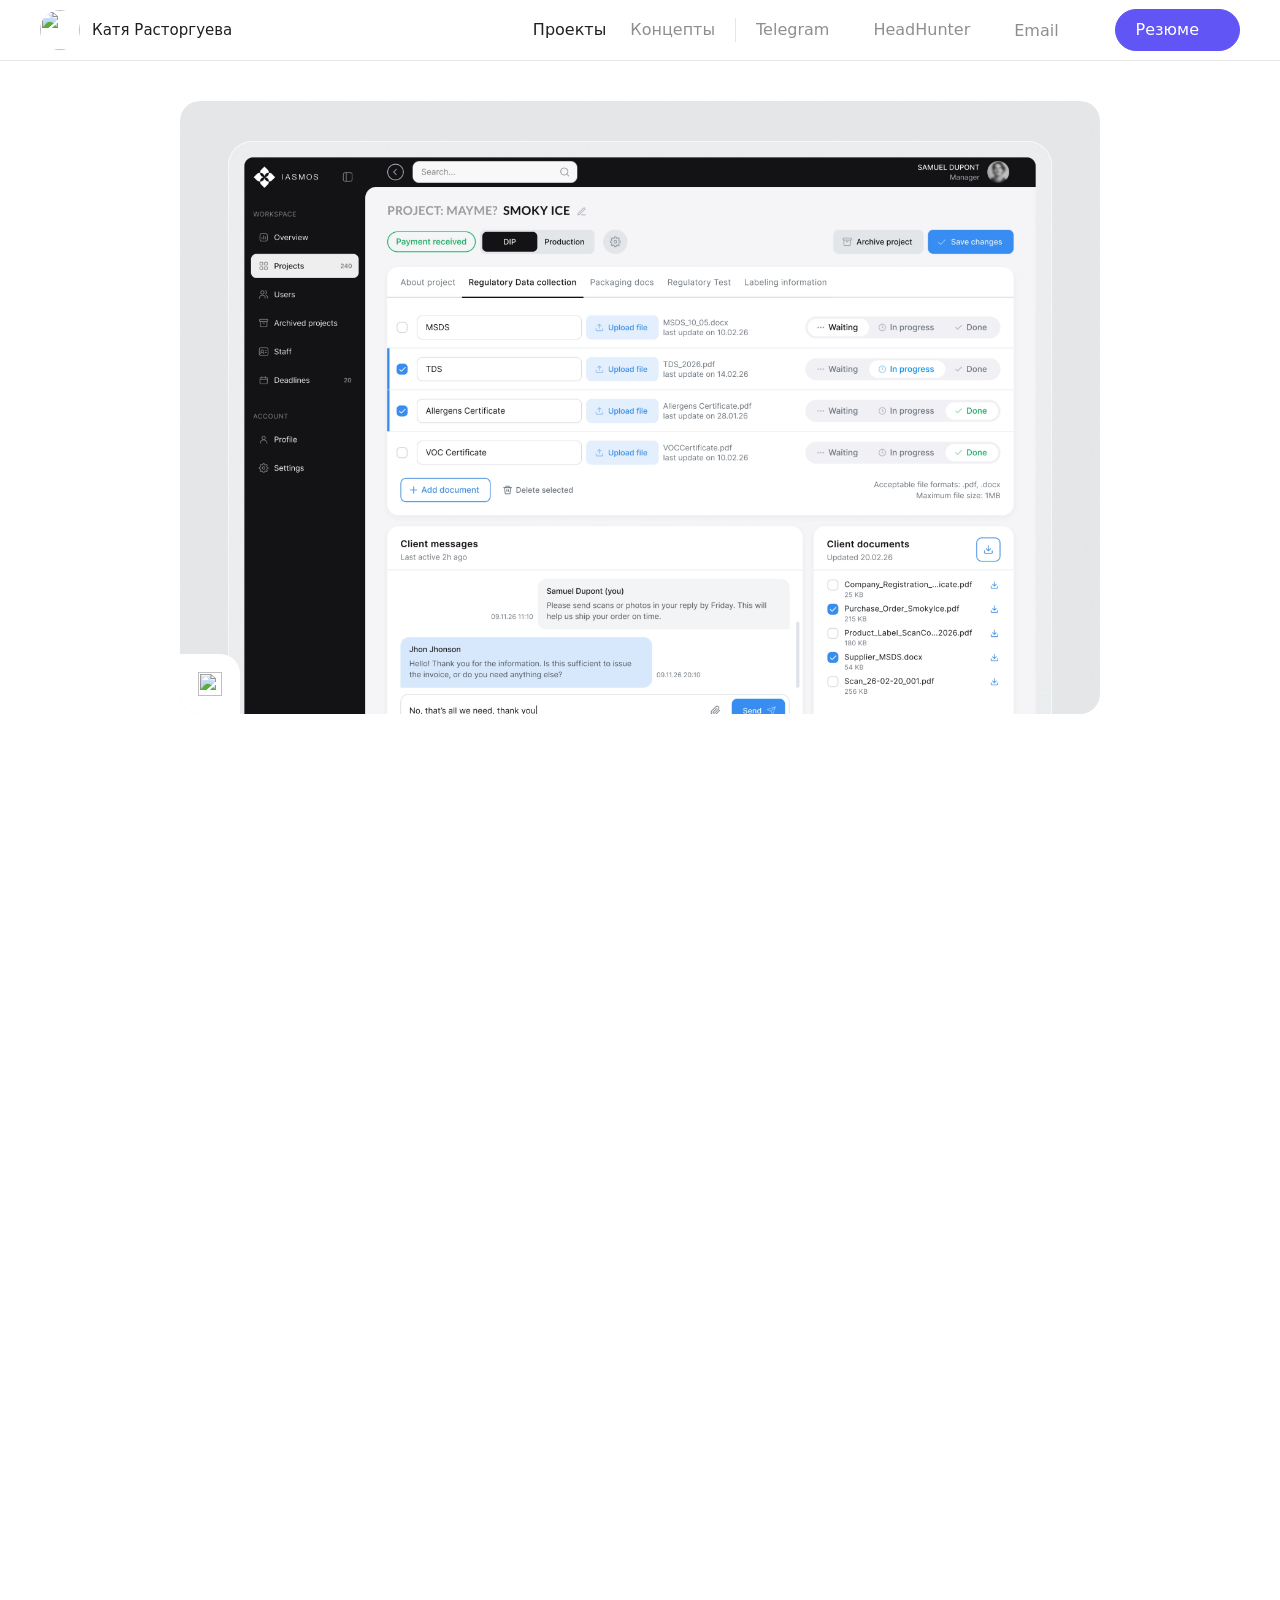
==== commit cde00fe9: "Правки 11.11" ====
--- a/case-iasmos.html
+++ b/case-iasmos.html
@@ -51,10 +51,11 @@
 
   <main class="container case-page">
     <div class="case-hero">
-      <img class="case-hero__bg" src="assets/case-4/hero-bg.png" alt="" style="object-position: center">
-      <div class="case-hero__mockup" style="--hero-w: 132.97%; --hero-h: 100.76%; --hero-l: -16.49%; --hero-t: -0.76%">
-        <img src="assets/img/card-4-mockup.webp" alt="CRM-система на ноутбуке">
-      </div>
+      <a class="case case--detail" href="case-iasmos.html">
+        <div class="case__image">
+          <img class="case__cover" src="assets/img/card-3-cover.webp" alt="Макет CRM Iasmos">
+        </div>
+      </a>
       <a class="case-hero__back" href="index.html#projects" aria-label="Назад к проектам">
         <img src="assets/icons/arrow-left.svg" width="24" height="24" alt="">
         <img class="case-hero__corner case-hero__corner--top" src="assets/icons/corner.svg" width="12" height="12" alt="">
--- a/styles.css
+++ b/styles.css
@@ -333,6 +333,39 @@
 }
 .case__image:has(.case__cover)::after { display: none; }
 
+/* Detail page: full-width cover image */
+.case-hero {
+  position: relative;
+  border-radius: 20px;
+  overflow: hidden;
+}
+.case--detail .case__image {
+  border-radius: 20px;
+  cursor: default;
+}
+.case--detail .case__cover {
+  transition: none;
+}
+
+/* Back button */
+.case-hero__back {
+  position: absolute;
+  left: 0;
+  bottom: 0;
+  display: grid;
+  place-items: center;
+  width: 60px;
+  height: 60px;
+  border-top-right-radius: 20px;
+  background: var(--bg);
+}
+.case-hero__back > img:first-child { transition: transform 0.3s var(--ease-out); }
+.case-hero__back:hover > img:first-child { transform: translateX(-4px); }
+.case-hero__back:focus-visible { outline: 2px solid var(--accent); outline-offset: -4px; }
+.case-hero__corner { position: absolute; }
+.case-hero__corner--top { left: 0; bottom: 100%; }
+.case-hero__corner--right { left: 100%; bottom: 0; }
+
 /* The 700×520 box the mockup crops were measured in, centered at the bottom:
    as wide as the cover, but never taller than 80% of it */
 .case__mockup {
@@ -467,58 +500,25 @@
   margin-inline: auto;
 }
 
-/* Hero */
-.case-hero {
-  position: relative;
-  aspect-ratio: 1500 / 1000;
-  border-radius: 24px;
-  overflow: hidden;
-}
-.case-hero__cover {
-  display: block;
-  width: 100%;
-  height: 100%;
-  object-fit: cover;
-}
-
-/* Back button sits in a notch cut out of the hero's bottom-left corner */
-.case-hero__back {
-  position: absolute;
-  left: 0;
-  bottom: 0;
-  display: grid;
-  place-items: center;
-  width: 60px;
-  height: 60px;
-  border-top-right-radius: 24px;
-  background: var(--bg);
-}
-.case-hero__back > img:first-child { transition: transform 0.3s var(--ease-out); }
-.case-hero__back:hover > img:first-child { transform: translateX(-4px); }
-.case-hero__back:focus-visible { outline: 2px solid var(--accent); outline-offset: -4px; }
-.case-hero__corner { position: absolute; }
-.case-hero__corner--top { left: 0; bottom: 100%; }
-.case-hero__corner--right { left: 100%; bottom: 0; }
-
 /* Two-column text rows: 400px aside + content */
 .case-row {
   display: flex;
   gap: 40px;
   align-items: flex-start;
+  flex-direction:column;
   padding-bottom: 80px;
 }
-.case-row--intro { padding: 80px 0 120px; }
+.case-row--intro { padding: 32px 0 80px; }
 
 .case-row__aside {
   display: flex;
   flex-direction: column;
   gap: 24px;
-  flex: 0 0 400px;
 }
 .case-row__body {
   display: flex;
   flex-direction: column;
-  gap: 24px;
+  gap: 20px;
   flex: 1;
   min-width: 0;
 }
@@ -526,7 +526,7 @@
 .case-intro__title {
   font-family: var(--font-display);
   font-weight: 500;
-  font-size: 42px;
+  font-size: 40px;
   line-height: 42px;
 }
 .case-intro__title--long { line-height: 50px; }
@@ -556,8 +556,10 @@
 .case-row__body h3 {
   margin: 0;
   font-weight: 500;
-  font-size: 20px;
+  font-size: 18px;
   line-height: 32px;
+  color: var(--gray-3);
+  text-transform: uppercase;
 }
 
 .case-text {
@@ -933,8 +935,6 @@
 
 @media (max-width: 720px) {
   .case-page { padding-top: 16px; padding-bottom: 80px; }
-  .case-hero__back { width: 48px; height: 48px; border-top-right-radius: 18px; }
-  .case-hero__corner { width: 10px; height: 10px; }
   .case-row { padding-bottom: 56px; }
   .case-row--intro { padding: 40px 0 64px; }
   .case-row__aside { gap: 12px; }
@@ -1003,7 +1003,6 @@
     transition-duration: 0.01ms !important;
     transition-delay: 0s !important;
   }
-  .case-hero__mockup img { animation: none; }
   .reveal,
   .case__mockup img { opacity: 1; transform: none; }
   .footer__signature > img:first-child { clip-path: none; }
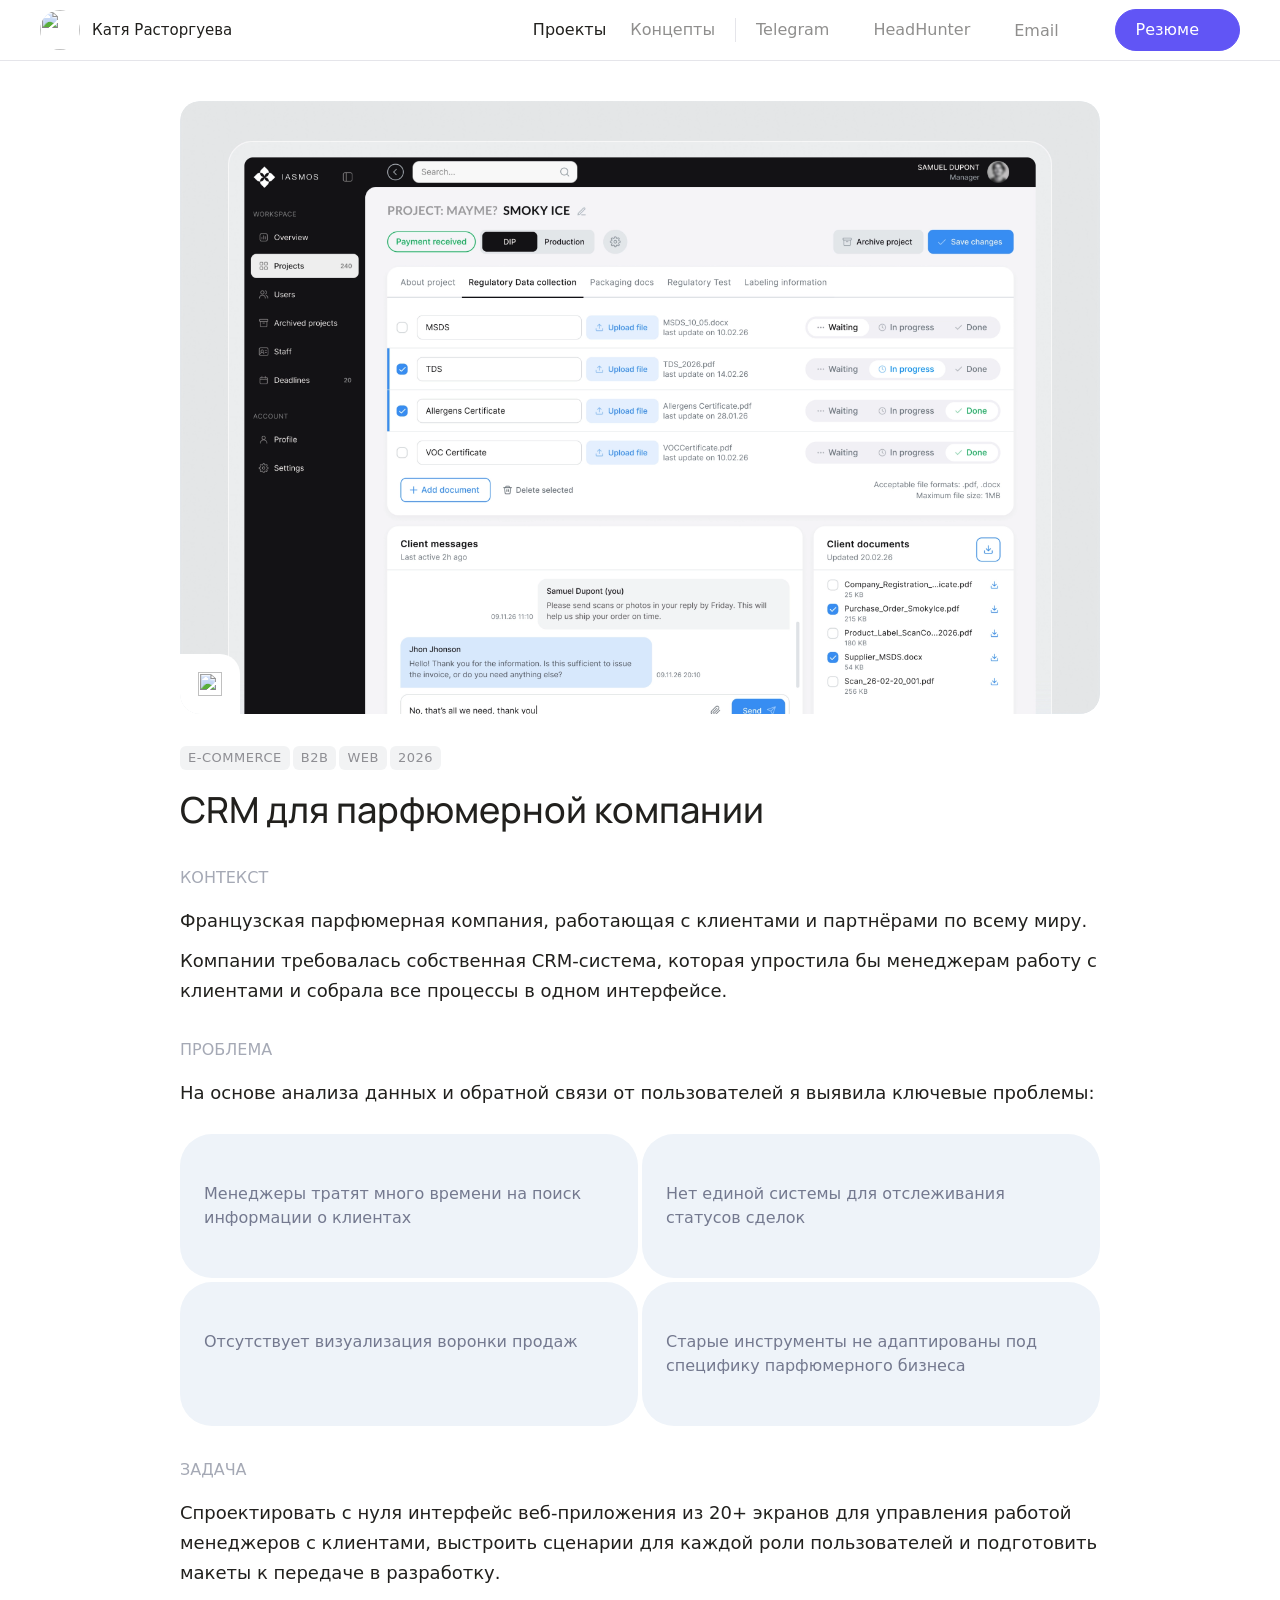
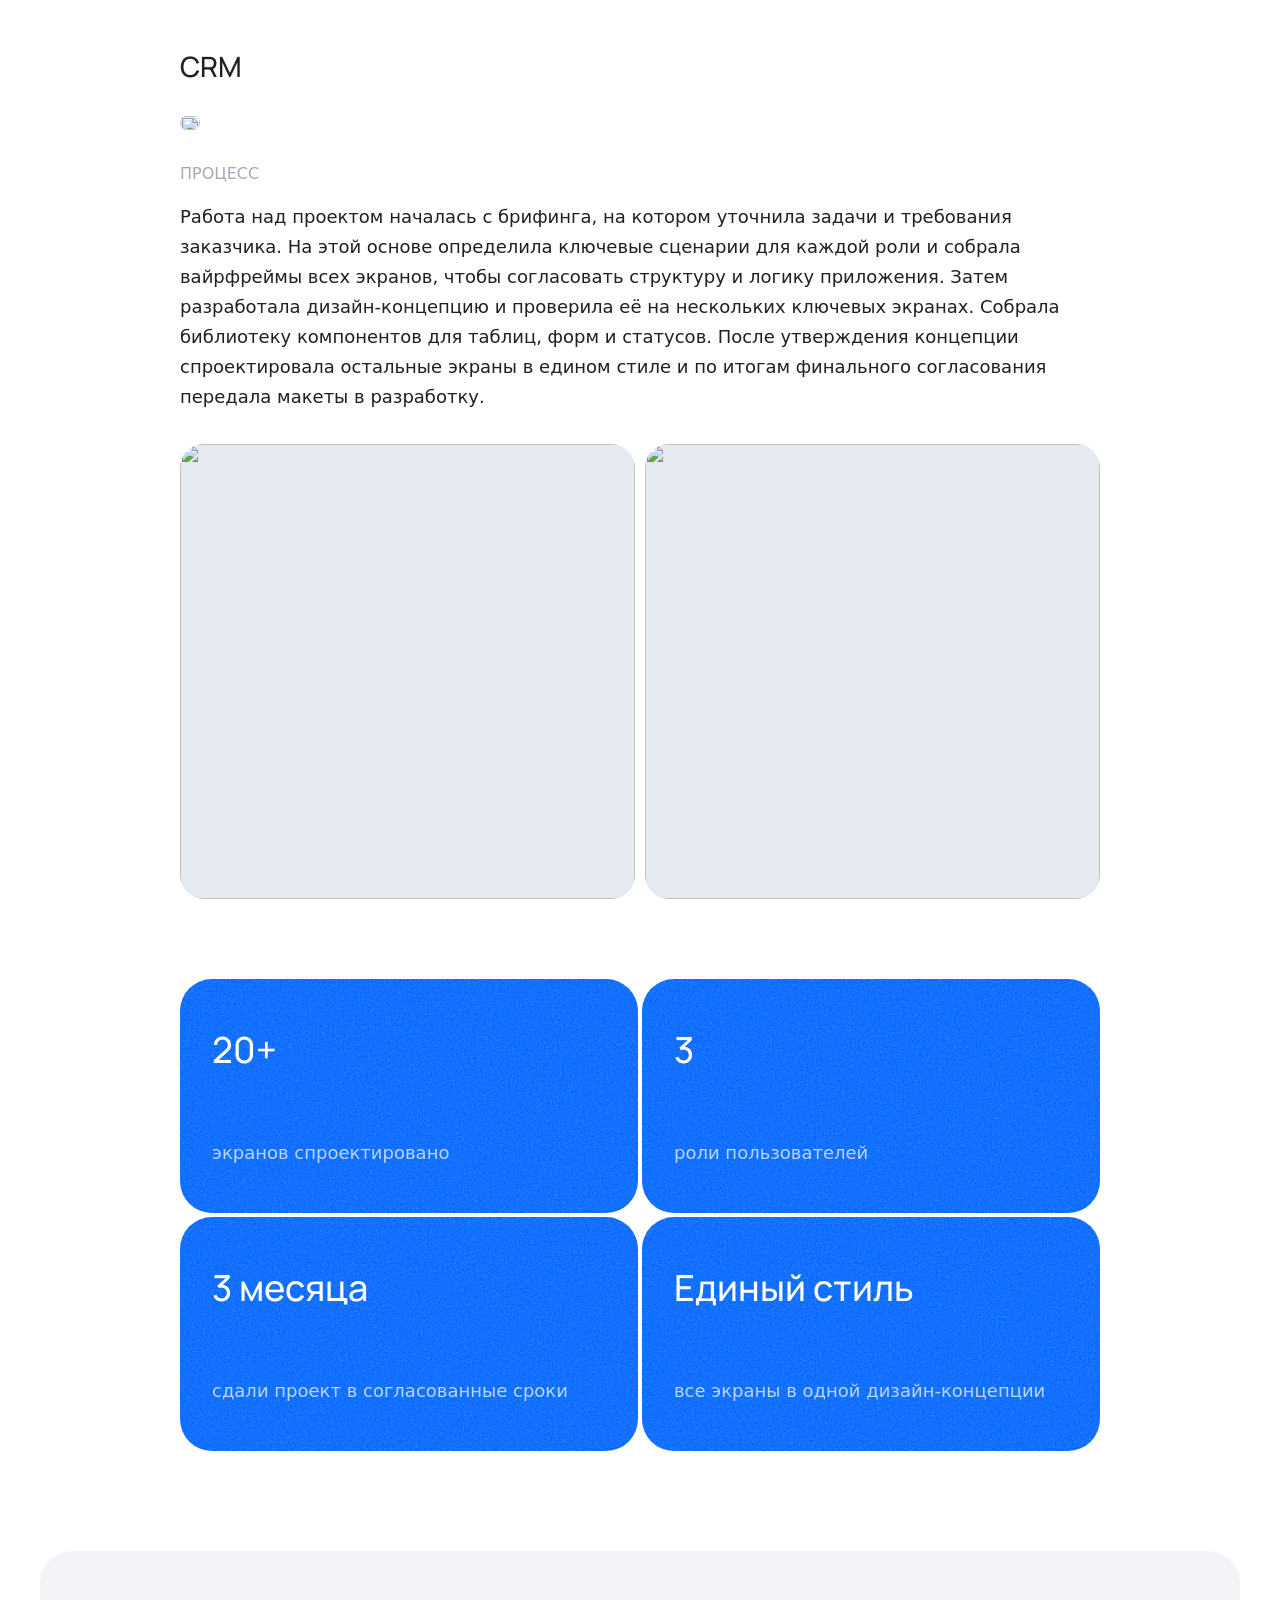
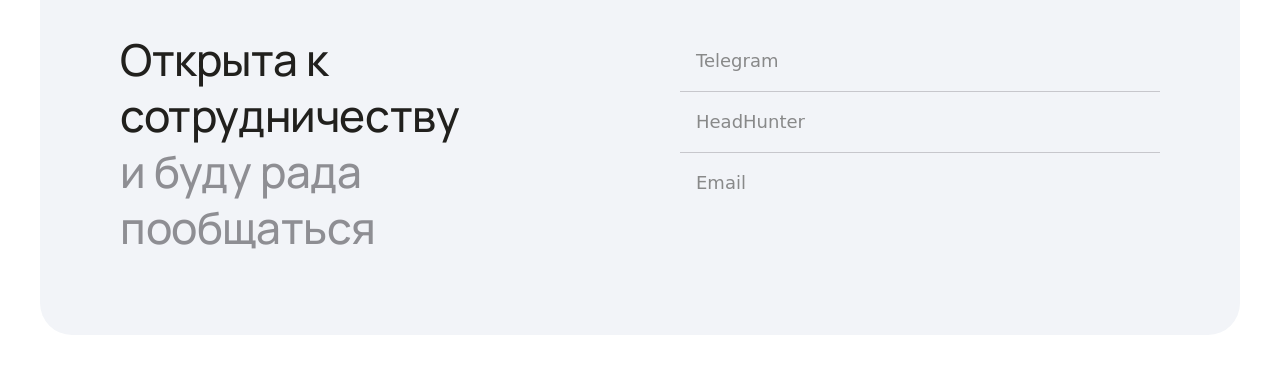
==== commit 0286eb74: "Правки" ====
--- a/case-iasmos.html
+++ b/case-iasmos.html
@@ -65,18 +65,34 @@
 
     <section class="case-row case-row--intro">
       <div class="case-row__aside reveal">
-        <h1 class="case-intro__title case-intro__title--long">Парфюмерная компания</h1>
-        <p class="case-intro__meta">UX/UI, Adaptive web, B2C, B2B, E-commerce, 2026</p>
+        <p class="case__tags"><span>E-commerce</span><span>B2B</span><span>Web</span><span>2026</span></p>
+        <h1 class="case-intro__title">CRM для парфюмерной компании</h1>
       </div>
       <div class="case-row__body reveal" style="--delay: 120ms">
-        <h3>Контекст</h3>
-        <div class="case-text">
-          <p>Французская парфюмерная компания, работающая с клиентами и партнёрами по всему миру.</p>
-          <p>Компании требовалась собственная CRM-система, которая упростила бы менеджерам работу с клиентами и собрала все процессы в одном интерфейсе.</p>
+        <div class="case-block">
+          <h3>Контекст</h3>
+          <div class="case-text">
+            <p>Французская парфюмерная компания, работающая с клиентами и партнёрами по всему миру.</p>
+            <p>Компании требовалась собственная CRM-система, которая упростила бы менеджерам работу с клиентами и собрала все процессы в одном интерфейсе.</p>
+          </div>
         </div>
-        <h3>Цель</h3>
-        <div class="case-text">
-          <p>Спроектировать с нуля интерфейс веб-приложения из 20+ экранов для управления работой менеджеров с клиентами, выстроить сценарии для каждой роли пользователей (клиент, менеджер, администратор) и подготовить макеты к передаче в разработку.</p>
+        <div class="case-block">
+          <h3>Проблема</h3>
+          <div class="case-text">
+            <p>На основе анализа данных и обратной связи от пользователей я выявила ключевые проблемы:</p>
+            <ul class="case-problems">
+              <li>Менеджеры тратят много времени на поиск информации о клиентах</li>
+              <li>Нет единой системы для отслеживания статусов сделок</li>
+              <li>Отсутствует визуализация воронки продаж</li>
+              <li>Старые инструменты не адаптированы под специфику парфюмерного бизнеса</li>
+            </ul>
+          </div>
+        </div>
+        <div class="case-block">
+          <h3>Задача</h3>
+          <div class="case-text">
+            <p>Спроектировать с нуля интерфейс веб-приложения из 20+ экранов для управления работой менеджеров с клиентами, выстроить сценарии для каждой роли пользователей и подготовить макеты к передаче в разработку.</p>
+          </div>
         </div>
       </div>
     </section>
@@ -85,28 +101,46 @@
       <div class="case-row__aside reveal">
         <h2 class="case-row__title">CRM</h2>
       </div>
+      <div class="case-gallery">
+        <button class="case-shot case-shot--wide reveal" type="button" data-lightbox style="--ratio: 1200 / 943">
+          <img class="image-3-2" src="assets/case-4/crm-1.webp" width="1200" height="943" alt="" loading="lazy">
+        </button>
+      </div>
       <div class="case-row__body reveal" style="--delay: 120ms">
-        <h3>Процесс</h3>
-        <div class="case-text">
-          <p>Работа над проектом началась с брифинга, на котором уточнила задачи и требования заказчика. На этой основе определила ключевые сценарии для каждой роли и собрала вайрфреймы всех экранов, чтобы согласовать структуру и логику приложения. Затем разработала дизайн-концепцию и проверила её на нескольких ключевых экранах. Собрала библиотеку компонентов для таблиц, форм и статусов. После утверждения концепции спроектировала остальные экраны в едином стиле и по итогам финального согласования передала макеты в разработку.</p>
+        <div class="case-block">
+          <h3>Процесс</h3>
+          <div class="case-text">
+            <p>Работа над проектом началась с брифинга, на котором уточнила задачи и требования заказчика. На этой основе определила ключевые сценарии для каждой роли и собрала вайрфреймы всех экранов, чтобы согласовать структуру и логику приложения. Затем разработала дизайн-концепцию и проверила её на нескольких ключевых экранах. Собрала библиотеку компонентов для таблиц, форм и статусов. После утверждения концепции спроектировала остальные экраны в едином стиле и по итогам финального согласования передала макеты в разработку.</p>
+          </div>
         </div>
-        <h3>Результат</h3>
-        <div class="case-text">
-          <p>Проект сдан в согласованные сроки и передан в разработку. Все 20+ экранов выполнены в единой дизайн-концепции и охватывают сценарии работы клиента, менеджера и администратора.</p>
+        <div class="case-gallery__pair">
+          <button class="case-shot reveal" type="button" data-lightbox>
+            <img src="assets/case-4/crm-2.webp" width="590" height="590" alt="" loading="lazy">
+          </button>
+          <button class="case-shot reveal" type="button" data-lightbox style="--delay: 120ms">
+            <img src="assets/case-4/crm-3.webp" width="590" height="590" alt="" loading="lazy">
+          </button>
         </div>
       </div>
     </section>
 
-    <div class="case-gallery case-gallery--last">
-      <button class="case-shot case-shot--wide reveal" type="button" data-lightbox data-caption="Доска проектов" style="--ratio: 1200 / 566">
-        <img src="assets/case-4/crm-1.webp" width="1200" height="566" alt="" loading="lazy">
-      </button>
-      <button class="case-shot case-shot--wide reveal" type="button" data-lightbox data-caption="Карточка проекта. Сбор документов" style="--ratio: 1200 / 566">
-        <img src="assets/case-4/crm-2.webp" width="1200" height="566" alt="" loading="lazy">
-      </button>
-      <button class="case-shot case-shot--wide reveal" type="button" data-lightbox data-caption="Карточка проекта. Интерфейс клиента" style="--ratio: 1200 / 566">
-        <img src="assets/case-4/crm-3.webp" width="1200" height="566" alt="" loading="lazy">
-      </button>
+    <div class="achievements">
+      <div class="achievements__item">
+        <p class="achievements__value">20+</p>
+        <p class="achievements__desc">экранов спроектировано</p>
+      </div>
+      <div class="achievements__item">
+        <p class="achievements__value">3</p>
+        <p class="achievements__desc">роли пользователей</p>
+      </div>
+      <div class="achievements__item">
+        <p class="achievements__value">3 месяца</p>
+        <p class="achievements__desc">сдали проект в согласованные сроки</p>
+      </div>
+      <div class="achievements__item">
+        <p class="achievements__value">Единый стиль</p>
+        <p class="achievements__desc">все экраны в одной дизайн-концепции</p>
+      </div>
     </div>
 
   </main>
--- a/styles.css
+++ b/styles.css
@@ -279,11 +279,11 @@
 }
 
 /* ---------- Scroll reveal ---------- */
-.reveal {
+.page-home .reveal {
   opacity: 0;
   transition: opacity 0.9s ease var(--delay, 0ms);
 }
-.reveal.is-visible { opacity: 1; }
+.page-home .reveal.is-visible { opacity: 1; }
 
 /* ---------- Project cases ---------- */
 .projects {
@@ -420,7 +420,7 @@
 }
 
 .case__title {
-  margin-top: 8px;
+  margin-top: 10px;
   margin-bottom: 0;
   font-family: var(--font-display);
   font-weight: 500;
@@ -437,14 +437,14 @@
 
 .case__text {
   margin-top: 10px;
-  font-size: 16px;
-  line-height: 22px;
+  font-size: 18px;
+  line-height: 24px;
   color: var(--gray);
 }
 
 a.case { cursor: pointer; }
 a.case:hover .case__mockup { transform: translateY(-6px) scale(1.01); }
-a.case:hover .case__cover { transform: scale(1.015); }
+a.case:not(.case--detail):hover .case__cover { transform: scale(1.015); }
 .case:focus-visible { outline: 2px solid var(--accent); outline-offset: 6px; border-radius: 24px; }
 
 /* ---------- Concepts ---------- */
@@ -495,7 +495,7 @@
 
 /* ---------- Case page ---------- */
 .case-page {
-  padding: 40px var(--gutter) 140px;
+  padding: 40px var(--gutter) 100px;
   max-width: 1000px;
   margin-inline: auto;
 }
@@ -503,31 +503,35 @@
 /* Two-column text rows: 400px aside + content */
 .case-row {
   display: flex;
-  gap: 40px;
+  gap: 32px;
   align-items: flex-start;
   flex-direction:column;
   padding-bottom: 80px;
 }
-.case-row--intro { padding: 32px 0 80px; }
+.case-row--intro { padding: 32px 0 60px; }
 
 .case-row__aside {
   display: flex;
   flex-direction: column;
-  gap: 24px;
+  gap: 16px;
 }
 .case-row__body {
   display: flex;
   flex-direction: column;
-  gap: 20px;
-  flex: 1;
-  min-width: 0;
+  gap: 32px;
+}
+
+.case-block {
+  display: flex;
+  flex-direction: column;
+  gap: 16px;
 }
 
 .case-intro__title {
   font-family: var(--font-display);
   font-weight: 500;
-  font-size: 40px;
-  line-height: 42px;
+  font-size: 36px;
+  line-height: 48px;
 }
 .case-intro__title--long { line-height: 50px; }
 .case-intro__link {
@@ -556,9 +560,9 @@
 .case-row__body h3 {
   margin: 0;
   font-weight: 500;
-  font-size: 18px;
-  line-height: 32px;
-  color: var(--gray-3);
+  font-size: 16px;
+  line-height: 24px;
+  color: #a5a9b5;
   text-transform: uppercase;
 }
 
@@ -574,28 +578,51 @@
   list-style: disc;
 }
 
+.case-text .case-problems {
+  display: grid;
+  grid-template-columns: 1fr 1fr;
+  gap: 4px;
+  list-style: none;
+  padding: 16px 0 0 0;
+  margin: 0;
+}
+.case-problems li {
+  padding: 48px 24px;
+  border-radius: 32px;
+  background: #EEF3F9;
+  color: var(--gray-3);
+  font-size: 16px;
+  line-height: 24px;
+}
+
 /* Screenshots */
 .case-gallery {
   display: flex;
   flex-direction: column;
   gap: 20px;
-  padding-bottom: 100px;
 }
 .case-gallery--last { padding-bottom: 0; }
 .case-gallery__pair {
   display: grid;
   grid-template-columns: repeat(2, 1fr);
-  gap: 20px;
+  gap: 10px;
+}
+
+.image-3-2 {
+  aspect-ratio: 3 / 2 !important;
+}
+
+.case-shot:has(.image-3-2) {
+  aspect-ratio: 3 / 2 !important;
 }
 
 .case-shot {
   display: block;
   width: 100%;
-  aspect-ratio: var(--ratio, 1 / 1);
   padding: 0;
   border: 0;
   overflow: hidden;
-  border-radius: 20px;
+  border-radius: 24px;
   background: var(--gray-2);
   cursor: zoom-in;
 }
@@ -933,6 +960,39 @@
   .case-row--intro { padding: 56px 0 80px; }
 }
 
+/* ---------- Achievements ---------- */
+.achievements {
+  display: grid;
+  grid-template-columns: 1fr 1fr;
+  gap: 4px;
+}
+.achievements__item {
+  position: relative;
+  padding: 48px 32px;
+  border-radius: 32px;
+  background: #F2F3F4 url(assets/case-1/background.png) center/cover no-repeat;
+  overflow: hidden;
+}
+.achievements__value {
+  margin: 0;
+  font-family: var(--font-display);
+  font-weight: 500;
+  font-size: 36px;
+  line-height: 45px;
+  color: var(--white);
+  display: -webkit-box;
+  -webkit-line-clamp: 2;
+  -webkit-box-orient: vertical;
+  overflow: hidden;
+  height: 2.5em;
+}
+.achievements__desc {
+  margin-top: 24px;
+  font-size: 18px;
+  line-height: 24px;
+  color: rgba(255, 255, 255, 0.7);
+}
+
 @media (max-width: 720px) {
   .case-page { padding-top: 16px; padding-bottom: 80px; }
   .case-row { padding-bottom: 56px; }
@@ -947,8 +1007,14 @@
   .case-gallery { gap: 12px; padding-bottom: 64px; }
   .case-gallery__pair { grid-template-columns: 1fr; gap: 12px; }
   .case-shot, .case-shot--wide { border-radius: 16px; }
+  .case-problems { grid-template-columns: 1fr; }
 
   :root { --gutter: 16px; }
+  .achievements { gap: 12px; padding: 56px 0 80px; }
+  .achievements__item { padding: 24px; }
+  .achievements__value { font-size: 34px; line-height: 42px; }
+  .achievements__desc { font-size: 15px; line-height: 20px; }
+
   .header__inner { gap: 12px; }
   .menu { width: calc(100% - var(--gutter) * 2); }
   .button { padding: 12px 20px 12px 24px; }
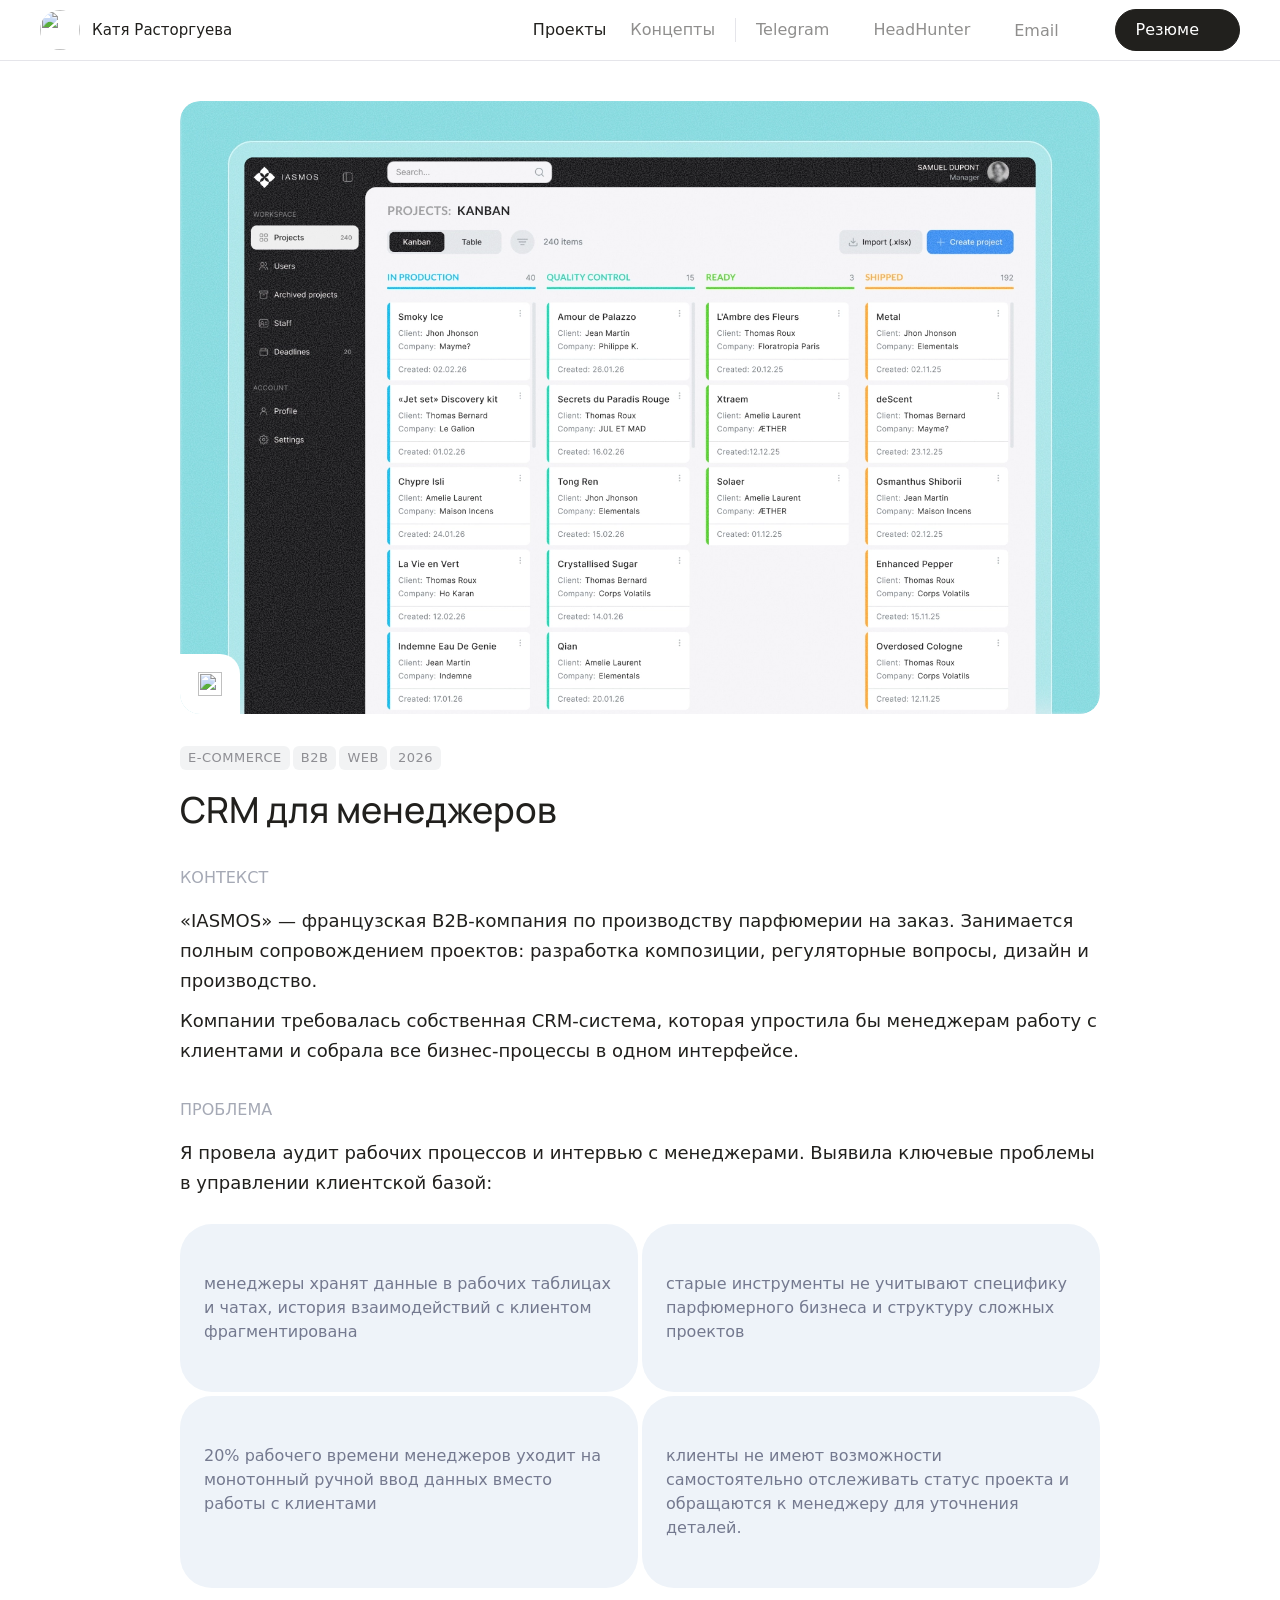
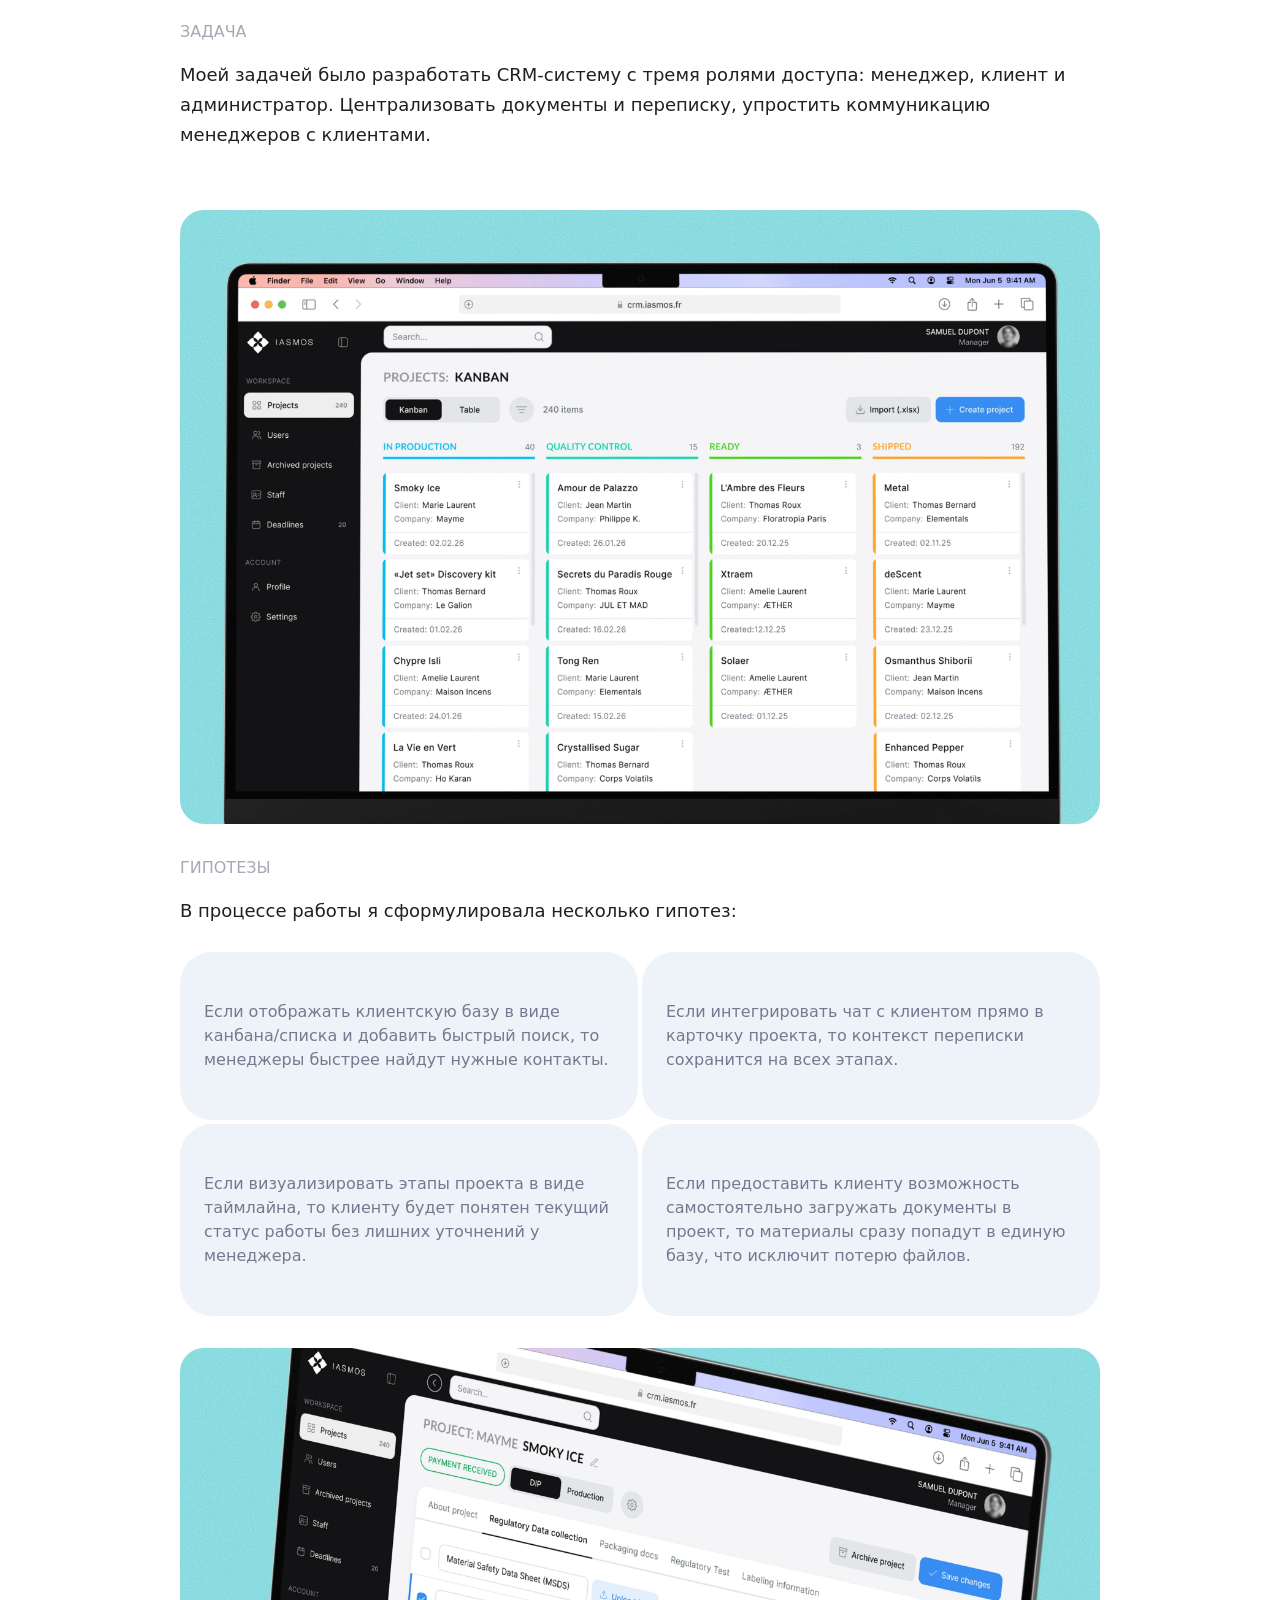
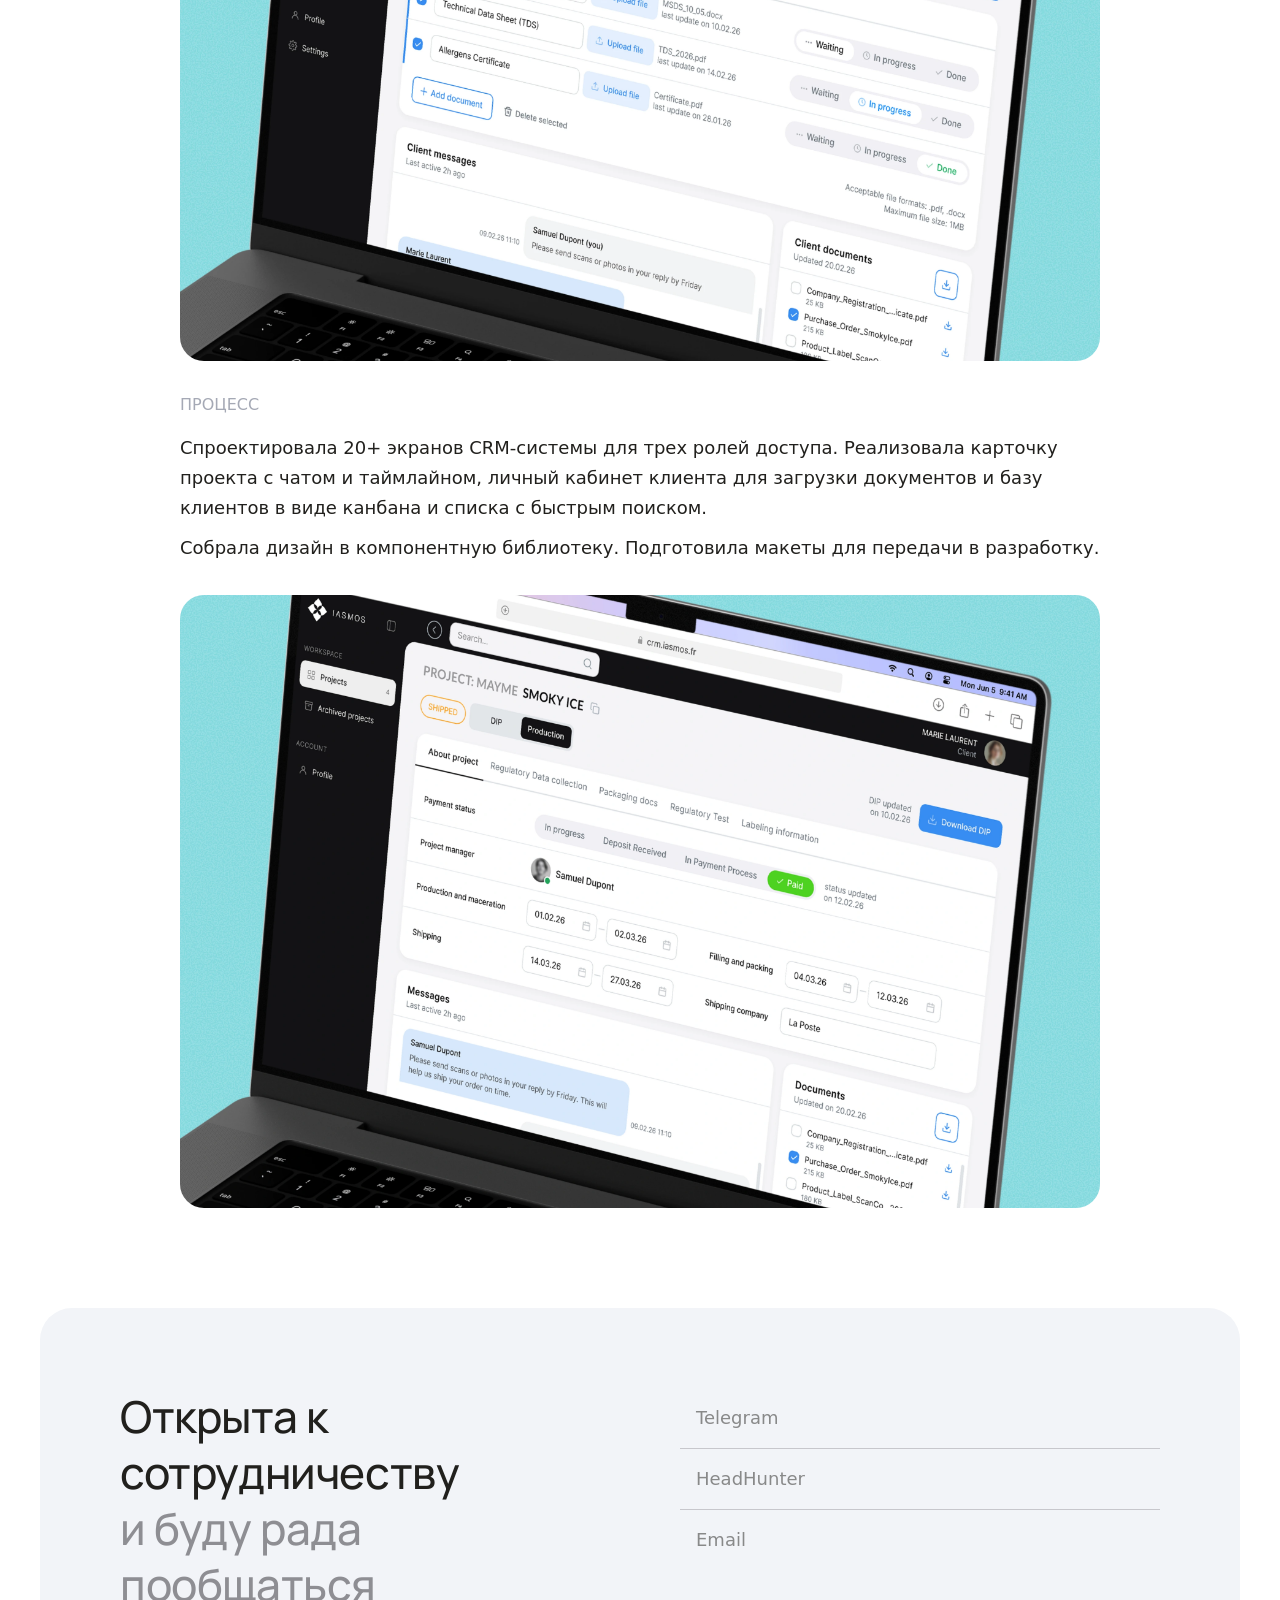
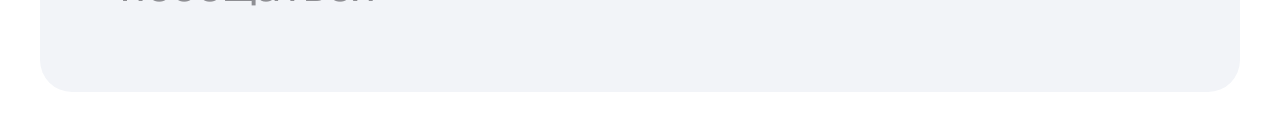
==== commit 5197143e: "Правки" ====
--- a/case-iasmos.html
+++ b/case-iasmos.html
@@ -66,82 +66,78 @@
     <section class="case-row case-row--intro">
       <div class="case-row__aside reveal">
         <p class="case__tags"><span>E-commerce</span><span>B2B</span><span>Web</span><span>2026</span></p>
-        <h1 class="case-intro__title">CRM для парфюмерной компании</h1>
+        <h1 class="case-intro__title">CRM для менеджеров</h1>
       </div>
       <div class="case-row__body reveal" style="--delay: 120ms">
         <div class="case-block">
           <h3>Контекст</h3>
           <div class="case-text">
-            <p>Французская парфюмерная компания, работающая с клиентами и партнёрами по всему миру.</p>
-            <p>Компании требовалась собственная CRM-система, которая упростила бы менеджерам работу с клиентами и собрала все процессы в одном интерфейсе.</p>
+            <p>«IASMOS» — французская B2B-компания по производству парфюмерии на заказ. Занимается полным сопровождением проектов: разработка композиции, регуляторные вопросы, дизайн и производство.</p>
+            <p>Компании требовалась собственная CRM-система, которая упростила бы менеджерам работу с клиентами и собрала все бизнес-процессы в одном интерфейсе.</p>
           </div>
         </div>
         <div class="case-block">
           <h3>Проблема</h3>
           <div class="case-text">
-            <p>На основе анализа данных и обратной связи от пользователей я выявила ключевые проблемы:</p>
+            <p>Я провела аудит рабочих процессов и интервью с менеджерами. Выявила ключевые проблемы в управлении клиентской базой:</p>
             <ul class="case-problems">
-              <li>Менеджеры тратят много времени на поиск информации о клиентах</li>
-              <li>Нет единой системы для отслеживания статусов сделок</li>
-              <li>Отсутствует визуализация воронки продаж</li>
-              <li>Старые инструменты не адаптированы под специфику парфюмерного бизнеса</li>
+              <li>менеджеры хранят данные в рабочих таблицах и чатах, история взаимодействий с клиентом фрагментирована</li>
+              <li>старые инструменты не учитывают специфику парфюмерного бизнеса и структуру сложных проектов</li>
+              <li>20% рабочего времени менеджеров уходит на монотонный ручной ввод данных вместо работы с клиентами</li>
+              <li>клиенты не имеют возможности самостоятельно отслеживать статус проекта и обращаются к менеджеру для уточнения деталей.</li>
             </ul>
           </div>
         </div>
         <div class="case-block">
           <h3>Задача</h3>
           <div class="case-text">
-            <p>Спроектировать с нуля интерфейс веб-приложения из 20+ экранов для управления работой менеджеров с клиентами, выстроить сценарии для каждой роли пользователей и подготовить макеты к передаче в разработку.</p>
+            <p>Моей задачей было разработать CRM-систему с тремя ролями доступа: менеджер, клиент и администратор. Централизовать документы и переписку, упростить коммуникацию менеджеров с клиентами.</p>
           </div>
         </div>
       </div>
     </section>
 
-    <section class="case-row">
-      <div class="case-row__aside reveal">
-        <h2 class="case-row__title">CRM</h2>
-      </div>
+    <section class="case-row" style="padding-bottom: 0 !important;">
       <div class="case-gallery">
         <button class="case-shot case-shot--wide reveal" type="button" data-lightbox style="--ratio: 1200 / 943">
-          <img class="image-3-2" src="assets/case-4/crm-1.webp" width="1200" height="943" alt="" loading="lazy">
+          <img class="image-3-2" src="assets/case-4/crm-desktop.webp" width="1200" height="943" alt="" loading="lazy">
         </button>
       </div>
       <div class="case-row__body reveal" style="--delay: 120ms">
         <div class="case-block">
+          <h3>Гипотезы</h3>
+          <div class="case-text">
+            <p>В процессе работы я сформулировала несколько гипотез:</p>
+            <ul class="case-problems">
+              <li>Если отображать клиентскую базу в виде канбана/списка и добавить быстрый поиск, то менеджеры быстрее найдут нужные контакты.</li>
+              <li>Если интегрировать чат с клиентом прямо в карточку проекта, то контекст переписки сохранится на всех этапах.</li>
+              <li>Если визуализировать этапы проекта в виде таймлайна, то клиенту будет понятен текущий статус работы без лишних уточнений у менеджера.</li>
+              <li>Если предоставить клиенту возможность самостоятельно загружать документы в проект, то материалы сразу попадут в единую базу, что исключит потерю файлов.</li>
+            </ul>
+          </div>
+        </div>
+        <div class="case-gallery">
+        <button class="case-shot case-shot--wide reveal" type="button" data-lightbox style="--ratio: 1200 / 943">
+          <img class="image-3-2" src="assets/case-4/crm-desktop-detail.webp" width="1200" height="943" alt="" loading="lazy">
+        </button>
+      </div>
+      </div>
+
+      <div class="case-row__body reveal" style="--delay: 120ms">
+        <div class="case-block">
           <h3>Процесс</h3>
           <div class="case-text">
-            <p>Работа над проектом началась с брифинга, на котором уточнила задачи и требования заказчика. На этой основе определила ключевые сценарии для каждой роли и собрала вайрфреймы всех экранов, чтобы согласовать структуру и логику приложения. Затем разработала дизайн-концепцию и проверила её на нескольких ключевых экранах. Собрала библиотеку компонентов для таблиц, форм и статусов. После утверждения концепции спроектировала остальные экраны в едином стиле и по итогам финального согласования передала макеты в разработку.</p>
+            <p>Спроектировала 20+ экранов CRM-системы для трех ролей доступа. Реализовала карточку проекта с чатом и таймлайном, личный кабинет клиента для загрузки документов и базу клиентов в виде канбана и списка с быстрым поиском.</p>
+            <p>Собрала дизайн в компонентную библиотеку. Подготовила макеты для передачи в разработку.</p>
           </div>
         </div>
-        <div class="case-gallery__pair">
-          <button class="case-shot reveal" type="button" data-lightbox>
-            <img src="assets/case-4/crm-2.webp" width="590" height="590" alt="" loading="lazy">
-          </button>
-          <button class="case-shot reveal" type="button" data-lightbox style="--delay: 120ms">
-            <img src="assets/case-4/crm-3.webp" width="590" height="590" alt="" loading="lazy">
-          </button>
-        </div>
+        <div class="case-gallery">
+        <button class="case-shot case-shot--wide reveal" type="button" data-lightbox style="--ratio: 1200 / 943">
+          <img class="image-3-2" src="assets/case-4/crm-desktop-detail-1.webp" width="1200" height="943" alt="" loading="lazy">
+        </button>
+      </div>
       </div>
     </section>
-
-    <div class="achievements">
-      <div class="achievements__item">
-        <p class="achievements__value">20+</p>
-        <p class="achievements__desc">экранов спроектировано</p>
-      </div>
-      <div class="achievements__item">
-        <p class="achievements__value">3</p>
-        <p class="achievements__desc">роли пользователей</p>
-      </div>
-      <div class="achievements__item">
-        <p class="achievements__value">3 месяца</p>
-        <p class="achievements__desc">сдали проект в согласованные сроки</p>
-      </div>
-      <div class="achievements__item">
-        <p class="achievements__value">Единый стиль</p>
-        <p class="achievements__desc">все экраны в одной дизайн-концепции</p>
-      </div>
-    </div>
 
   </main>
 
--- a/styles.css
+++ b/styles.css
@@ -194,8 +194,8 @@
 .page-case .button {
   gap: 8px;
   padding: 10px 16px 10px 20px;
-  border-color: var(--indigo);
-  background: var(--indigo);
+  border-color: var(--black);
+  background: var(--black);
 }
 
 @media (min-width: 1101px) {
@@ -968,10 +968,13 @@
 }
 .achievements__item {
   position: relative;
-  padding: 48px 32px;
-  border-radius: 32px;
+  padding: 32px;
+  border-radius: 20px;
   background: #F2F3F4 url(assets/case-1/background.png) center/cover no-repeat;
   overflow: hidden;
+}
+.page-case--minidino .achievements__item {
+  background: #F2F3F4 url(assets/case-2/background.png) center/cover no-repeat;
 }
 .achievements__value {
   margin: 0;
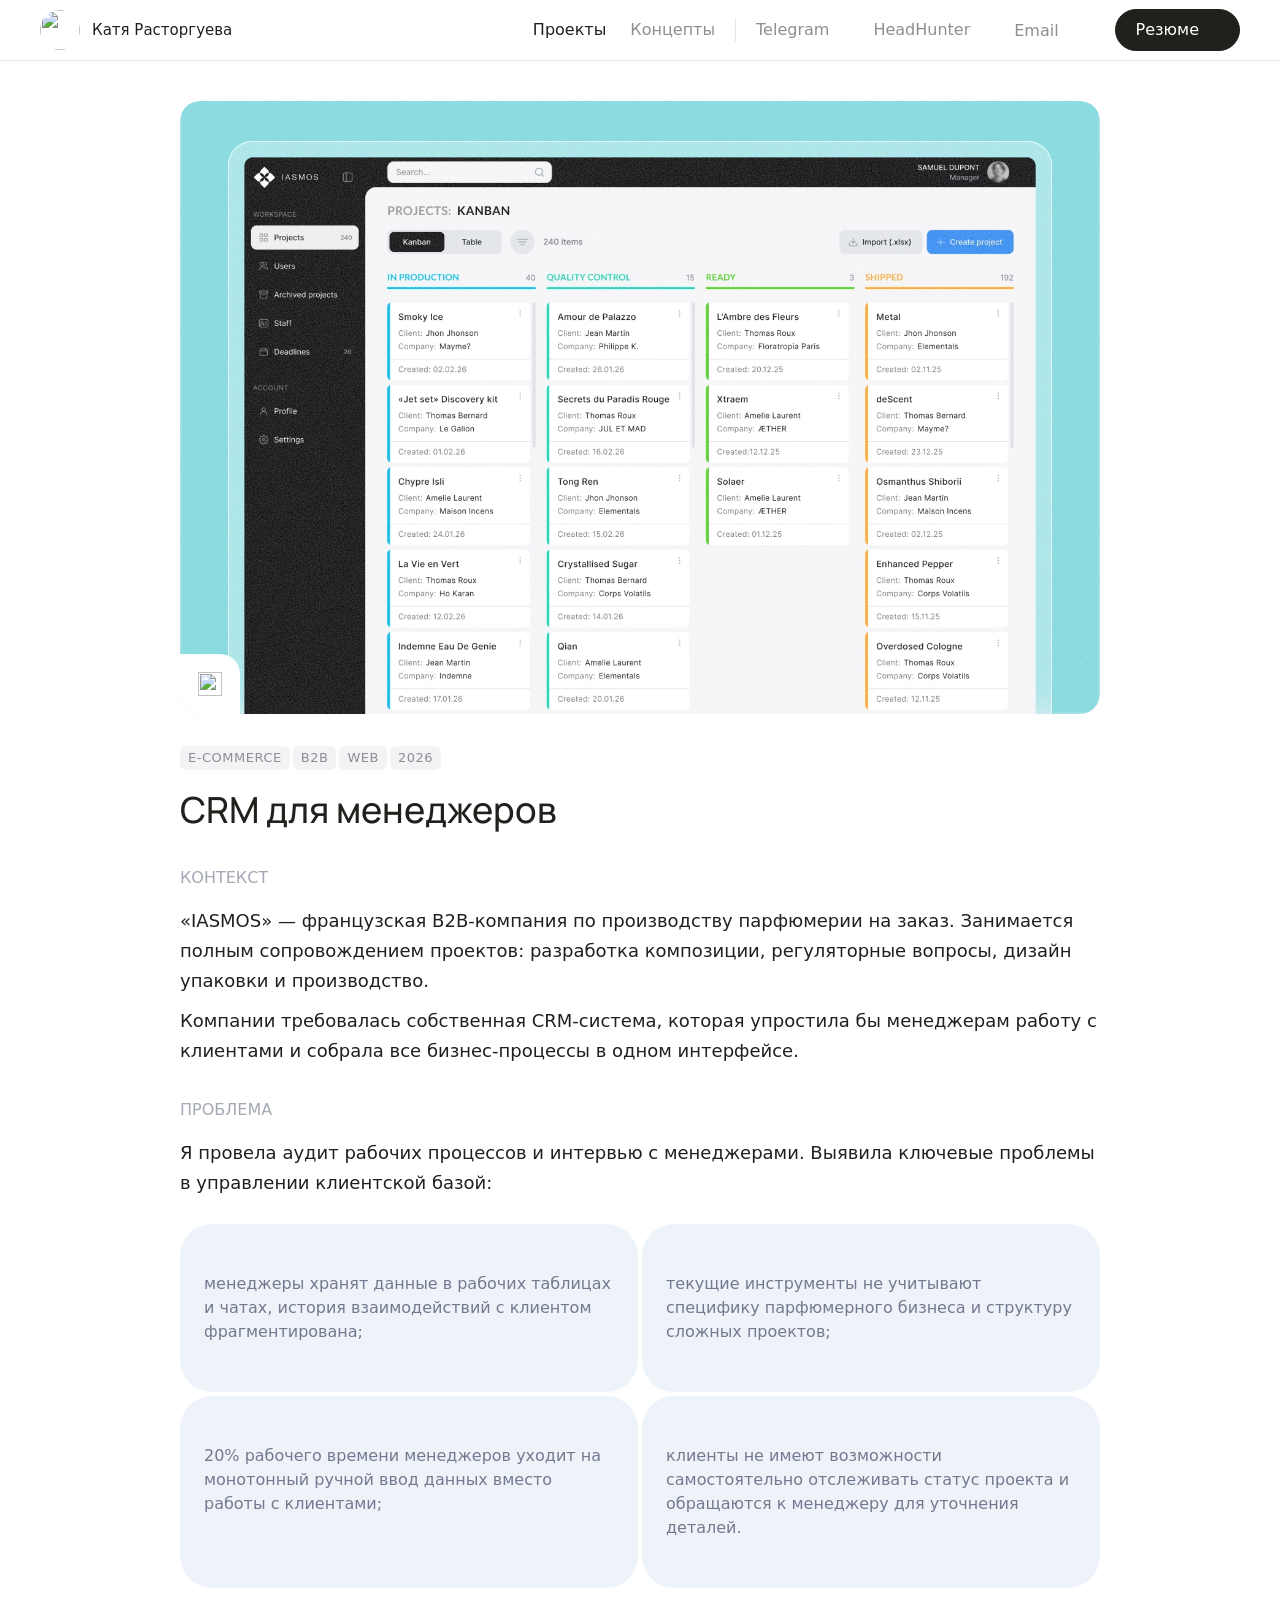
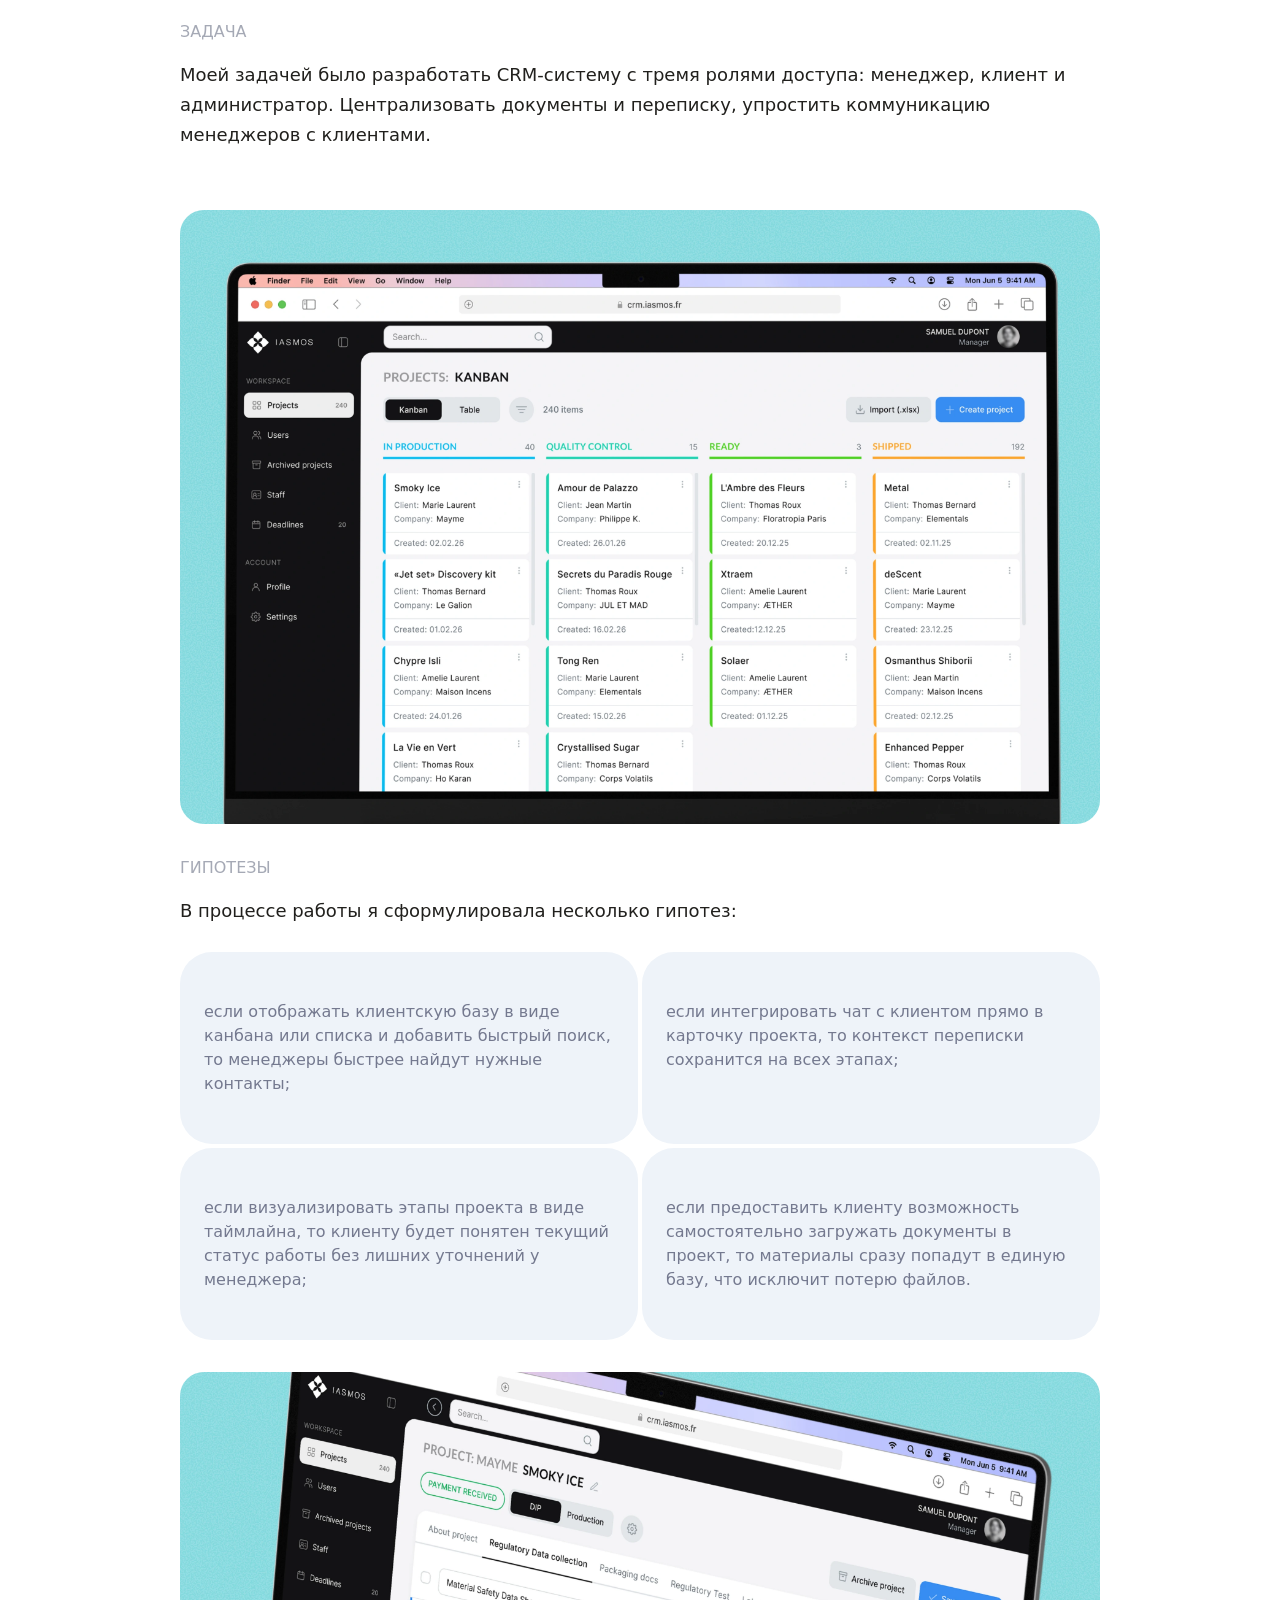
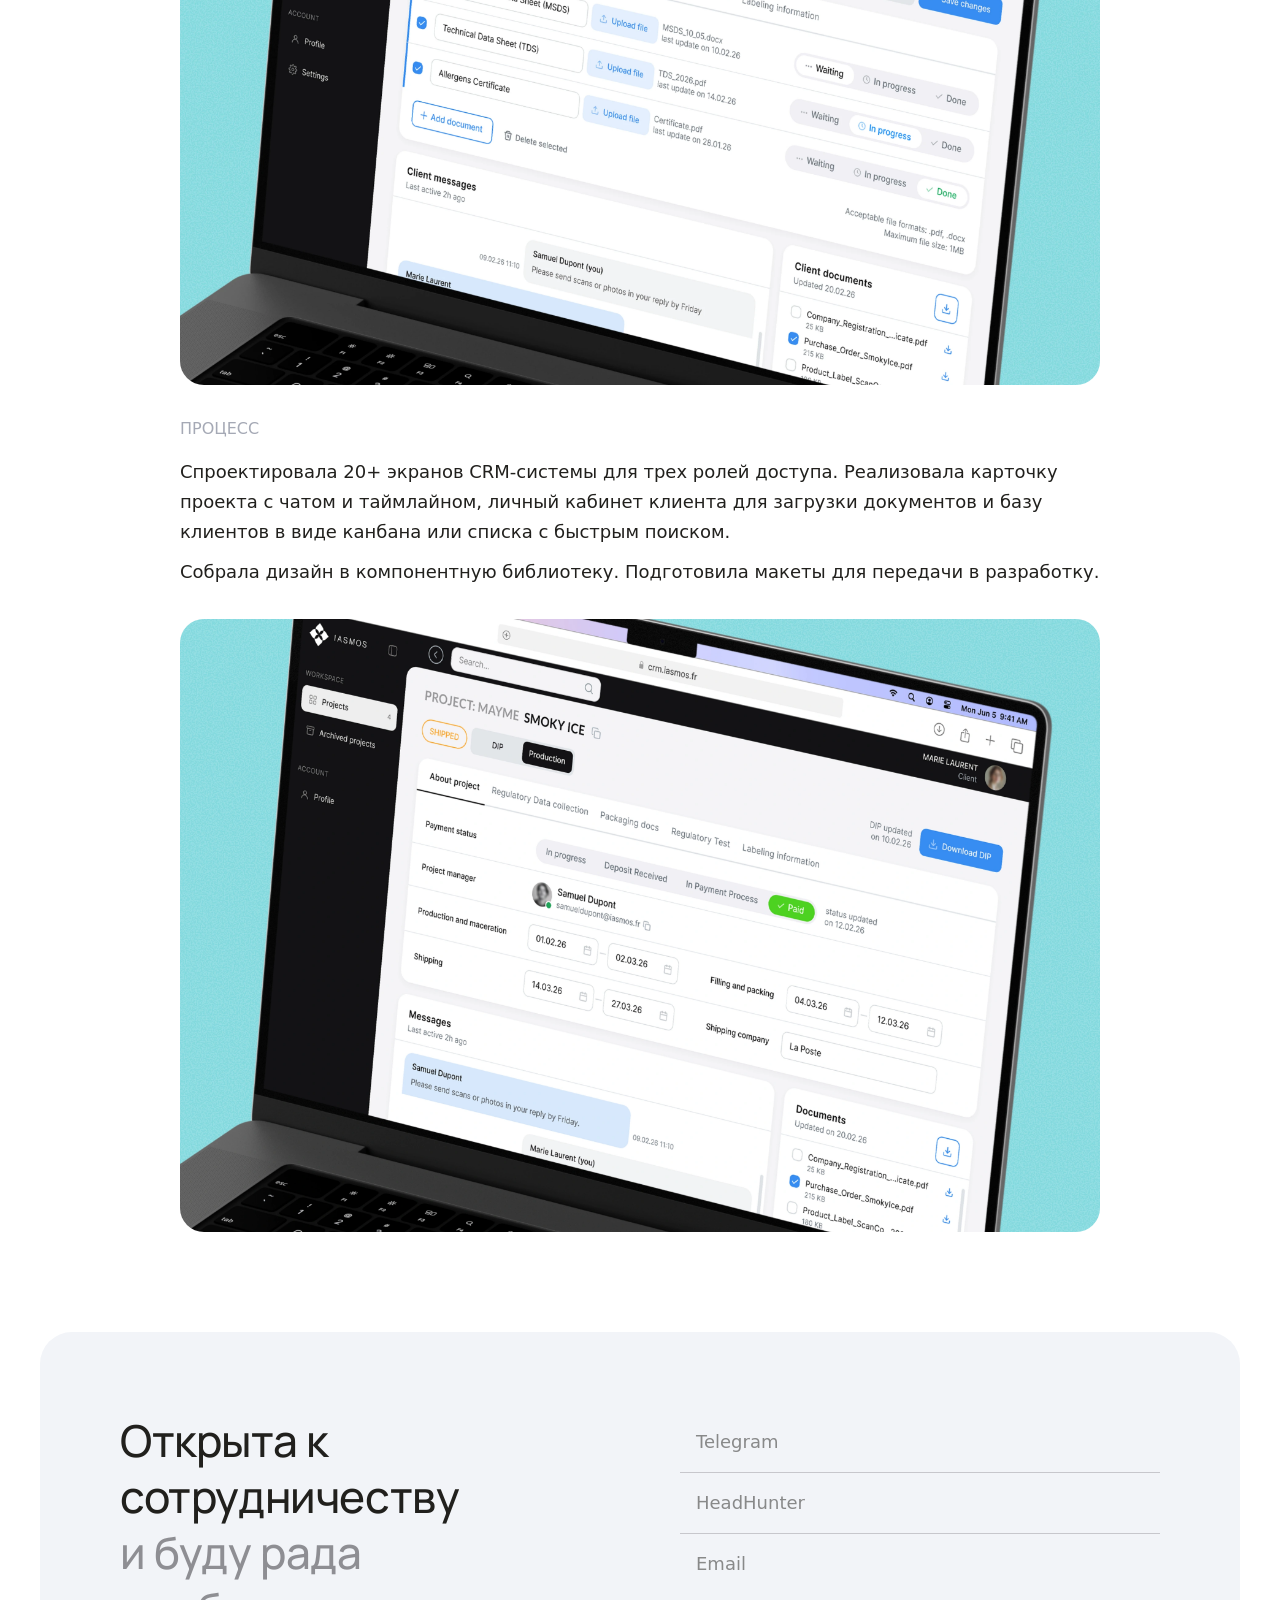
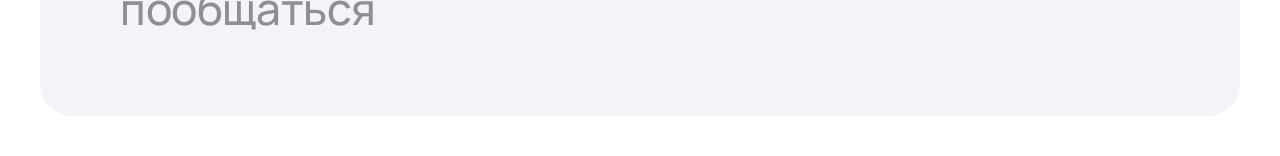
==== commit 84defed1: "Правки" ====
--- a/case-iasmos.html
+++ b/case-iasmos.html
@@ -72,7 +72,7 @@
         <div class="case-block">
           <h3>Контекст</h3>
           <div class="case-text">
-            <p>«IASMOS» — французская B2B-компания по производству парфюмерии на заказ. Занимается полным сопровождением проектов: разработка композиции, регуляторные вопросы, дизайн и производство.</p>
+            <p>«IASMOS» — французская B2B-компания по производству парфюмерии на заказ. Занимается полным сопровождением проектов: разработка композиции, регуляторные вопросы, дизайн упаковки и производство.</p>
             <p>Компании требовалась собственная CRM-система, которая упростила бы менеджерам работу с клиентами и собрала все бизнес-процессы в одном интерфейсе.</p>
           </div>
         </div>
@@ -81,9 +81,9 @@
           <div class="case-text">
             <p>Я провела аудит рабочих процессов и интервью с менеджерами. Выявила ключевые проблемы в управлении клиентской базой:</p>
             <ul class="case-problems">
-              <li>менеджеры хранят данные в рабочих таблицах и чатах, история взаимодействий с клиентом фрагментирована</li>
-              <li>старые инструменты не учитывают специфику парфюмерного бизнеса и структуру сложных проектов</li>
-              <li>20% рабочего времени менеджеров уходит на монотонный ручной ввод данных вместо работы с клиентами</li>
+              <li>менеджеры хранят данные в рабочих таблицах и чатах, история взаимодействий с клиентом фрагментирована;</li>
+              <li>текущие инструменты не учитывают специфику парфюмерного бизнеса и структуру сложных проектов;</li>
+              <li>20% рабочего времени менеджеров уходит на монотонный ручной ввод данных вместо работы с клиентами;</li>
               <li>клиенты не имеют возможности самостоятельно отслеживать статус проекта и обращаются к менеджеру для уточнения деталей.</li>
             </ul>
           </div>
@@ -109,10 +109,10 @@
           <div class="case-text">
             <p>В процессе работы я сформулировала несколько гипотез:</p>
             <ul class="case-problems">
-              <li>Если отображать клиентскую базу в виде канбана/списка и добавить быстрый поиск, то менеджеры быстрее найдут нужные контакты.</li>
-              <li>Если интегрировать чат с клиентом прямо в карточку проекта, то контекст переписки сохранится на всех этапах.</li>
-              <li>Если визуализировать этапы проекта в виде таймлайна, то клиенту будет понятен текущий статус работы без лишних уточнений у менеджера.</li>
-              <li>Если предоставить клиенту возможность самостоятельно загружать документы в проект, то материалы сразу попадут в единую базу, что исключит потерю файлов.</li>
+              <li>если отображать клиентскую базу в виде канбана или списка и добавить быстрый поиск, то менеджеры быстрее найдут нужные контакты;</li>
+              <li>если интегрировать чат с клиентом прямо в карточку проекта, то контекст переписки сохранится на всех этапах;</li>
+              <li>если визуализировать этапы проекта в виде таймлайна, то клиенту будет понятен текущий статус работы без лишних уточнений у менеджера;</li>
+              <li>если предоставить клиенту возможность самостоятельно загружать документы в проект, то материалы сразу попадут в единую базу, что исключит потерю файлов.</li>
             </ul>
           </div>
         </div>
@@ -127,7 +127,7 @@
         <div class="case-block">
           <h3>Процесс</h3>
           <div class="case-text">
-            <p>Спроектировала 20+ экранов CRM-системы для трех ролей доступа. Реализовала карточку проекта с чатом и таймлайном, личный кабинет клиента для загрузки документов и базу клиентов в виде канбана и списка с быстрым поиском.</p>
+            <p>Спроектировала 20+ экранов CRM-системы для трех ролей доступа. Реализовала карточку проекта с чатом и таймлайном, личный кабинет клиента для загрузки документов и базу клиентов в виде канбана или списка с быстрым поиском.</p>
             <p>Собрала дизайн в компонентную библиотеку. Подготовила макеты для передачи в разработку.</p>
           </div>
         </div>
